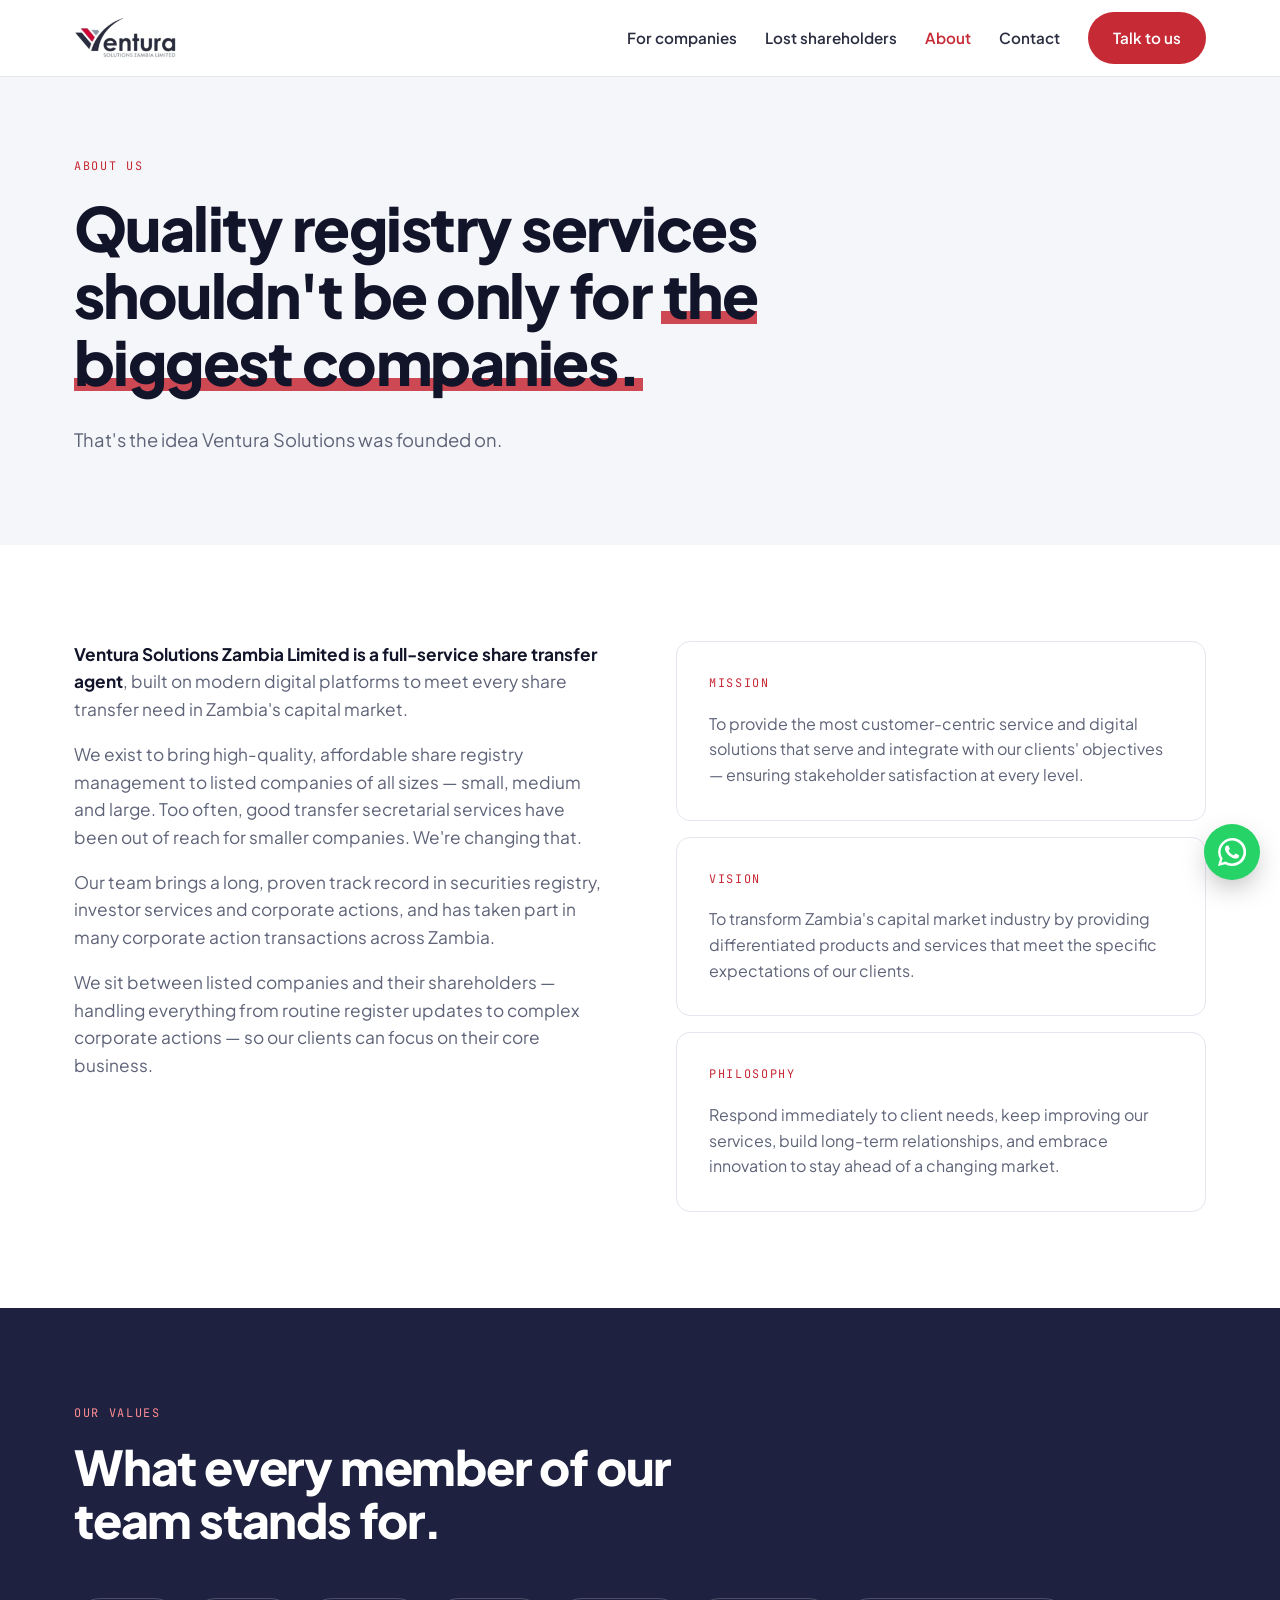
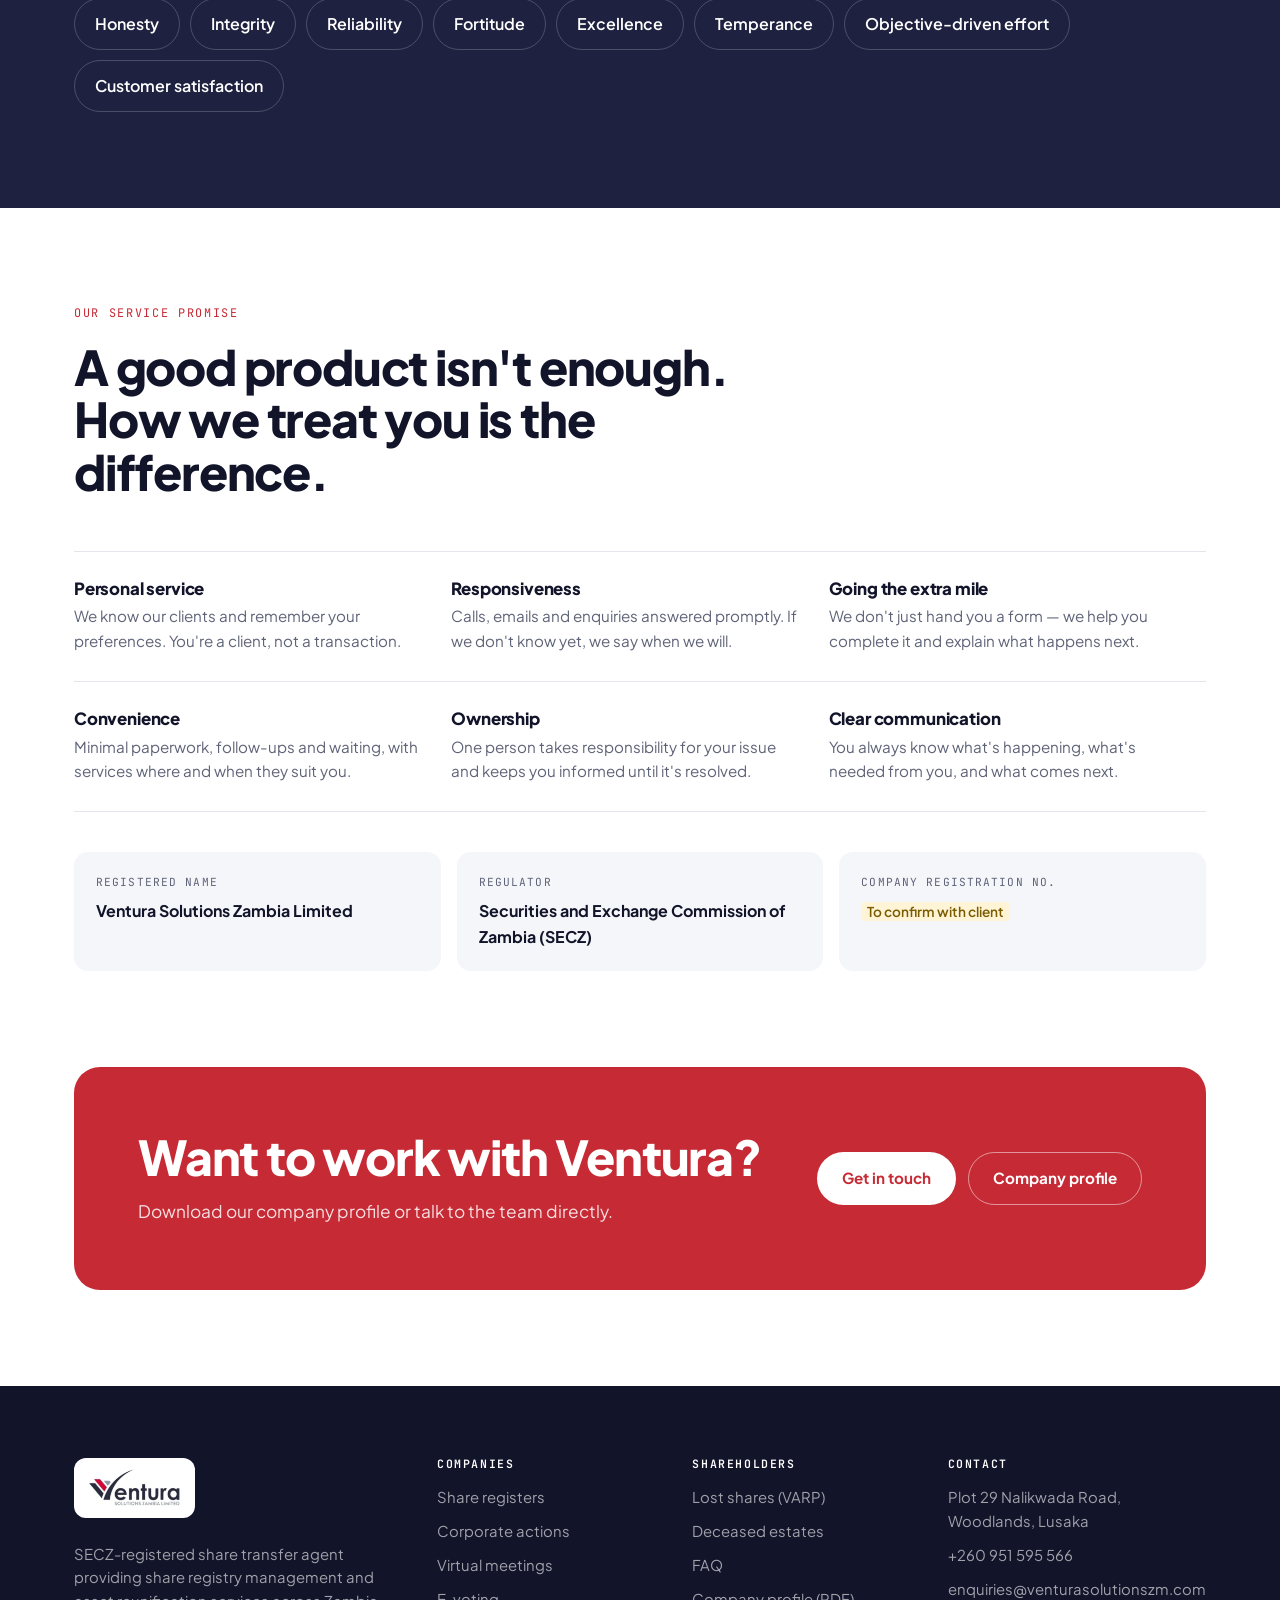
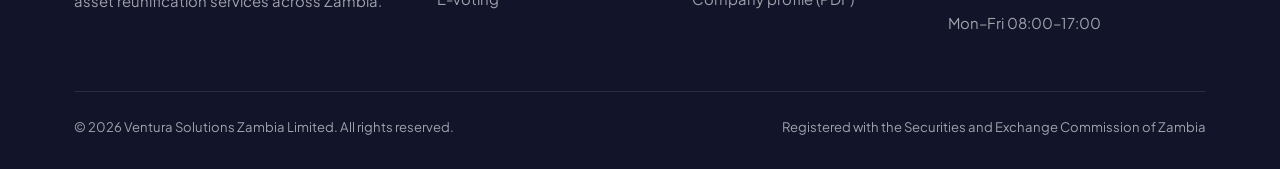
==== about.html @ 54ba5b35 "Ventura Solutions website and company profile Co-Authored-By: Claude Opus 5.5 <noreply@anthropic.com" ====
<!doctype html>
<html lang="en">
<head>
<meta charset="utf-8">
<meta name="viewport" content="width=device-width, initial-scale=1">
<title>About Ventura Solutions Zambia | Share Transfer Agent, Lusaka</title>
<meta name="description" content="Ventura Solutions Zambia Limited is a full-service share transfer agent bringing affordable, technology-driven share registry services to Zambian companies of every size.">
<link rel="icon" href="assets/logo.png">
<link rel="preconnect" href="https://fonts.googleapis.com">
<link rel="preconnect" href="https://fonts.gstatic.com" crossorigin>
<link href="https://fonts.googleapis.com/css2?family=JetBrains+Mono:wght@400;600;700&family=Plus+Jakarta+Sans:wght@400;500;600;700;800&display=swap" rel="stylesheet">
<link rel="stylesheet" href="assets/styles.css">
</head>
<body>
<header class="site-header">
  <div class="wrap">
    <a class="brand" href="index.html"><img src="assets/logo.png" alt="Ventura Solutions Zambia Limited" width="103" height="44"></a>
    <button class="nav-toggle" aria-label="Open menu" aria-expanded="false"><svg viewBox="0 0 24 24" fill="none" stroke="currentColor" stroke-width="2" stroke-linecap="round"><path d="M3 6h18M3 12h18M3 18h18"/></svg></button>
    <nav class="nav">
      <a href="services.html">For companies</a>
      <a href="lost-shareholders.html">Lost shareholders</a>
      <a href="about.html" aria-current="page">About</a>
      <a href="contact.html">Contact</a>
      <a class="btn btn-red" href="contact.html">Talk to us</a>
    </nav>
  </div>
</header>
<main>

<section class="page-hero bg-2">
  <div class="wrap">
    <span class="eyebrow">About us</span>
    <h1>Quality registry services shouldn't be only for <span class="hl">the biggest companies.</span></h1>
    <p class="lead" style="color:var(--muted)">That's the idea Ventura Solutions was founded on.</p>
  </div>
</section>

<section>
  <div class="wrap feature" style="align-items:start">
    <div class="prose reveal">
      <p><strong>Ventura Solutions Zambia Limited is a full-service share transfer agent</strong>, built on modern digital platforms to meet every share transfer need in Zambia's capital market.</p>
      <p>We exist to bring high-quality, affordable share registry management to listed companies of all sizes — small, medium and large. Too often, good transfer secretarial services have been out of reach for smaller companies. We're changing that.</p>
      <p>Our team brings a long, proven track record in securities registry, investor services and corporate actions, and has taken part in many corporate action transactions across Zambia.</p>
      <p>We sit between listed companies and their shareholders — handling everything from routine register updates to complex corporate actions — so our clients can focus on their core business.</p>
    </div>
    <div class="reveal">
      <div class="mvv" style="grid-template-columns:1fr">
        <div><span class="eyebrow">Mission</span><p>To provide the most customer-centric service and digital solutions that serve and integrate with our clients' objectives — ensuring stakeholder satisfaction at every level.</p></div>
        <div><span class="eyebrow">Vision</span><p>To transform Zambia's capital market industry by providing differentiated products and services that meet the specific expectations of our clients.</p></div>
        <div><span class="eyebrow">Philosophy</span><p>Respond immediately to client needs, keep improving our services, build long-term relationships, and embrace innovation to stay ahead of a changing market.</p></div>
      </div>
    </div>
  </div>
</section>

<section class="dark">
  <div class="wrap">
    <div class="sec-head reveal">
      <span class="eyebrow">Our values</span>
      <h2>What every member of our team stands for.</h2>
    </div>
    <div class="values reveal">
      <span>Honesty</span><span>Integrity</span><span>Reliability</span><span>Fortitude</span><span>Excellence</span><span>Temperance</span><span>Objective-driven effort</span><span>Customer satisfaction</span>
    </div>
  </div>
</section>

<section>
  <div class="wrap">
    <div class="sec-head reveal">
      <span class="eyebrow">Our service promise</span>
      <h2>A good product isn't enough. How we treat you is the difference.</h2>
    </div>
    <div class="promise reveal">
      <div><h4>Personal service</h4><p>We know our clients and remember your preferences. You're a client, not a transaction.</p></div>
      <div><h4>Responsiveness</h4><p>Calls, emails and enquiries answered promptly. If we don't know yet, we say when we will.</p></div>
      <div><h4>Going the extra mile</h4><p>We don't just hand you a form — we help you complete it and explain what happens next.</p></div>
      <div><h4>Convenience</h4><p>Minimal paperwork, follow-ups and waiting, with services where and when they suit you.</p></div>
      <div><h4>Ownership</h4><p>One person takes responsibility for your issue and keeps you informed until it's resolved.</p></div>
      <div><h4>Clear communication</h4><p>You always know what's happening, what's needed from you, and what comes next.</p></div>
    </div>

    <div class="reg reveal">
      <div><small>Registered name</small><b>Ventura Solutions Zambia Limited</b></div>
      <div><small>Regulator</small><b>Securities and Exchange Commission of Zambia (SECZ)</b></div>
      <div><small>Company registration no.</small><b><span class="todo">To confirm with client</span></b></div>
    </div>
  </div>
</section>

<section style="padding-top:0">
  <div class="wrap">
    <div class="cta reveal">
      <div>
        <h2>Want to work with Ventura?</h2>
        <p>Download our company profile or talk to the team directly.</p>
      </div>
      <div class="btn-row">
        <a class="btn btn-white" href="contact.html">Get in touch</a>
        <a class="btn btn-line" href="Ventura-Company-Profile.pdf">Company profile</a>
      </div>
    </div>
  </div>
</section>

</main>
<footer class="site-footer">
  <div class="wrap">
    <div class="foot-grid">
      <div>
        <div class="foot-logo"><img src="assets/logo.png" alt="Ventura Solutions Zambia Limited" width="93" height="40"></div>
        <p>SECZ-registered share transfer agent providing share registry management and asset reunification services across Zambia.</p>
      </div>
      <div>
        <h4>Companies</h4>
        <ul>
          <li><a href="services.html#register">Share registers</a></li>
          <li><a href="services.html#corporate-actions">Corporate actions</a></li>
          <li><a href="services.html#meetings">Virtual meetings</a></li>
          <li><a href="services.html#e-voting">E-voting</a></li>
        </ul>
      </div>
      <div>
        <h4>Shareholders</h4>
        <ul>
          <li><a href="lost-shareholders.html">Lost shares (VARP)</a></li>
          <li><a href="lost-shareholders.html#estates">Deceased estates</a></li>
          <li><a href="lost-shareholders.html#faq">FAQ</a></li>
          <li><a href="Ventura-Company-Profile.pdf">Company profile (PDF)</a></li>
        </ul>
      </div>
      <div>
        <h4>Contact</h4>
        <ul>
          <li>Plot 29 Nalikwada Road, Woodlands, Lusaka</li>
          <li><a href="tel:+260951595566">+260 951 595 566</a></li>
          <li><a href="mailto:enquiries@venturasolutionszm.com">enquiries@venturasolutionszm.com</a></li>
          <li>Mon–Fri 08:00–17:00</li>
        </ul>
      </div>
    </div>
    <div class="foot-bottom">
      <span>© <span data-year>2026</span> Ventura Solutions Zambia Limited. All rights reserved.</span>
      <span>Registered with the Securities and Exchange Commission of Zambia</span>
    </div>
  </div>
</footer>

<a class="wa-float" href="https://wa.me/260951595566" aria-label="Chat on WhatsApp"><svg viewBox="0 0 24 24" fill="currentColor"><path d="M17.5 14.4c-.3-.1-1.8-.9-2-1-.3-.1-.5-.1-.7.1-.2.3-.8 1-.9 1.2-.2.2-.3.2-.6.1-.3-.1-1.3-.5-2.4-1.5-.9-.8-1.5-1.8-1.7-2.1-.2-.3 0-.5.1-.6l.4-.5c.2-.2.2-.3.3-.5.1-.2 0-.4 0-.5l-.9-2.2c-.2-.6-.5-.5-.7-.5h-.6c-.2 0-.5.1-.8.4-.3.3-1 1-1 2.5s1.1 2.9 1.2 3.1c.1.2 2.1 3.2 5.1 4.5.7.3 1.3.5 1.7.6.7.2 1.4.2 1.9.1.6-.1 1.8-.7 2-1.4.2-.7.2-1.3.2-1.4-.1-.1-.3-.2-.6-.3zM12 21.8c-1.8 0-3.5-.5-5-1.4l-.4-.2-3.7 1 1-3.6-.2-.4A9.8 9.8 0 1 1 12 21.8zM12 0a12 12 0 0 0-10.3 18L0 24l6.2-1.6A12 12 0 1 0 12 0z"/></svg></a>
<script src="assets/script.js"></script>
</body>
</html>
---- assets/styles.css ----
/* Ventura Solutions Zambia — site styles */
:root {
  --navy: #1E2240;
  --navy-2: #2A2F55;
  --ink: #12142A;
  --red: #C62A35;
  --red-dk: #A31F29;
  --red-soft: #FCEBEC;
  --grey: #8C93A8;
  --text: #2B2E40;
  --muted: #5E6378;
  --line: #E4E6EE;
  --bg: #FFFFFF;
  --bg-2: #F5F6FA;
  --ok: #1F8A5B;
  --ok-soft: #E3F4EC;
  --radius: 14px;
  --sans: 'Plus Jakarta Sans', system-ui, -apple-system, Segoe UI, Roboto, sans-serif;
  --mono: 'JetBrains Mono', ui-monospace, SFMono-Regular, Menlo, monospace;
  --wrap: 1180px;
}
*, *::before, *::after { box-sizing: border-box; }
html { scroll-behavior: smooth; }
body { margin: 0; font-family: var(--sans); color: var(--text); background: var(--bg); line-height: 1.6; -webkit-font-smoothing: antialiased; }
img { max-width: 100%; display: block; }
a { color: inherit; }
h1, h2, h3, h4 { color: var(--ink); margin: 0 0 .5em; line-height: 1.1; letter-spacing: -0.025em; font-weight: 800; }
p { margin: 0 0 1em; }
.wrap { max-width: var(--wrap); margin: 0 auto; padding: 0 24px; }

/* Eyebrow + highlight */
.eyebrow { font-family: var(--mono); font-size: .74rem; letter-spacing: .14em; text-transform: uppercase; color: var(--red); margin-bottom: 18px; display: block; }
.dark .eyebrow { color: #FF8C93; }
.hl { background: linear-gradient(transparent 72%, rgba(198,42,53,.85) 72%, rgba(198,42,53,.85) 90%, transparent 90%); padding: 0 2px; }
.dark .hl { background: linear-gradient(transparent 74%, var(--red) 74%, var(--red) 90%, transparent 90%); }

/* Buttons */
.btn { display: inline-flex; align-items: center; gap: 8px; padding: 13px 24px; border-radius: 999px; font-weight: 700; font-size: .95rem; text-decoration: none; border: 1.5px solid transparent; transition: transform .15s, background .2s, border-color .2s, color .2s; cursor: pointer; font-family: inherit; }
.btn:hover { transform: translateY(-1px); }
.btn-red { background: var(--red); color: #fff; }
.btn-red:hover { background: var(--red-dk); }
.btn-navy { background: var(--navy); color: #fff; }
.btn-navy:hover { background: var(--ink); }
.btn-ghost { border-color: var(--line); color: var(--ink); background: #fff; }
.btn-ghost:hover { border-color: var(--ink); }
.dark .btn-ghost { background: transparent; color: #fff; border-color: rgba(255,255,255,.3); }
.dark .btn-ghost:hover { border-color: #fff; }
.btn svg { width: 18px; height: 18px; }
.btn-row { display: flex; flex-wrap: wrap; gap: 12px; }
.link-arrow { font-weight: 700; color: var(--red); text-decoration: none; display: inline-flex; gap: 6px; align-items: center; }
.link-arrow:hover { gap: 10px; }
.link-arrow, .link-arrow:hover { transition: gap .2s; }

/* Header */
.site-header { position: sticky; top: 0; z-index: 50; background: rgba(255,255,255,.92); backdrop-filter: saturate(160%) blur(10px); border-bottom: 1px solid var(--line); }
.site-header .wrap { display: flex; align-items: center; justify-content: space-between; height: 76px; gap: 24px; }
.brand img { height: 44px; width: auto; }
.nav { display: flex; align-items: center; gap: 28px; }
.nav a { text-decoration: none; font-weight: 600; font-size: .95rem; color: var(--text); }
.nav a:hover, .nav a[aria-current="page"] { color: var(--red); }
.nav .btn { color: #fff; }
.nav-toggle { display: none; background: none; border: 0; padding: 8px; cursor: pointer; }
.nav-toggle svg { width: 26px; height: 26px; }

/* Sections */
section { padding: 96px 0; }
.bg-2 { background: var(--bg-2); }
.dark { background: var(--navy); color: rgba(255,255,255,.78); }
.dark h1, .dark h2, .dark h3, .dark h4 { color: #fff; }
.sec-head { max-width: 680px; margin-bottom: 52px; }
.sec-head h2 { font-size: clamp(2rem, 4vw, 3rem); }
.sec-head p { font-size: 1.12rem; color: var(--muted); }
.dark .sec-head p { color: rgba(255,255,255,.7); }

/* Hero */
.hero { position: relative; overflow: hidden; padding: 88px 0 0; background: radial-gradient(900px 500px at 90% -10%, rgba(198,42,53,.28), transparent 60%), var(--navy); }
.hero::before { content: ''; position: absolute; inset: 0; background-image: linear-gradient(rgba(255,255,255,.04) 1px, transparent 1px), linear-gradient(90deg, rgba(255,255,255,.04) 1px, transparent 1px); background-size: 48px 48px; mask-image: linear-gradient(to bottom, #000 30%, transparent 95%); pointer-events: none; }
.hero .wrap { position: relative; }
.hero-grid { display: grid; grid-template-columns: 1.15fr .85fr; gap: 56px; align-items: center; }
.hero h1 { font-size: clamp(2.5rem, 5.6vw, 4.6rem); line-height: 1.02; margin-bottom: 24px; }
.hero h1 > span { display: block; }
.hero .lead { font-size: 1.15rem; max-width: 560px; margin-bottom: 32px; }
.facts { margin-top: 72px; display: grid; grid-template-columns: repeat(4, 1fr); border-top: 1px solid rgba(255,255,255,.12); }
.fact { padding: 22px 20px 26px 0; font-family: var(--mono); font-size: .78rem; line-height: 1.5; }
.fact b { display: block; color: #fff; font-size: .82rem; font-weight: 700; }
.fact span { color: rgba(255,255,255,.55); }

/* Page hero */
.page-hero { padding: 80px 0 72px; }
.page-hero h1 { font-size: clamp(2.3rem, 5vw, 3.8rem); max-width: 820px; }
.page-hero .lead { font-size: 1.15rem; max-width: 620px; }

/* UI mock card */
.ui-card { background: #fff; color: var(--text); border-radius: 18px; box-shadow: 0 30px 80px -20px rgba(0,0,0,.45); padding: 22px; font-size: .9rem; }
.ui-top { display: flex; justify-content: space-between; align-items: center; margin-bottom: 16px; }
.ui-title { font-weight: 800; color: var(--ink); }
.ui-sub { font-family: var(--mono); font-size: .72rem; color: var(--muted); }
.pill { display: inline-flex; align-items: center; gap: 6px; font-family: var(--mono); font-size: .7rem; padding: 4px 10px; border-radius: 999px; background: var(--ok-soft); color: var(--ok); font-weight: 700; white-space: nowrap; }
.pill.live::before { content: ''; width: 7px; height: 7px; border-radius: 50%; background: var(--ok); animation: blink 1.4s infinite; }
.pill.red { background: var(--red-soft); color: var(--red); }
@keyframes blink { 50% { opacity: .2; } }
.vote { padding: 12px 0; border-top: 1px solid var(--line); }
.vote-row { display: flex; justify-content: space-between; font-weight: 600; margin-bottom: 8px; gap: 12px; }
.vote-row small { font-family: var(--mono); color: var(--muted); font-weight: 400; white-space: nowrap; }
.bar { height: 8px; background: var(--bg-2); border-radius: 99px; overflow: hidden; display: flex; }
.bar i { display: block; height: 100%; }
.bar .for { background: var(--navy); }
.bar .ag { background: var(--red); }
.bar .ab { background: #C9CDD9; }
.ui-foot { display: flex; justify-content: space-between; margin-top: 14px; padding-top: 14px; border-top: 1px solid var(--line); font-family: var(--mono); font-size: .72rem; color: var(--muted); }
.ui-note { font-family: var(--mono); font-size: .68rem; color: rgba(255,255,255,.45); margin-top: 12px; text-align: right; }
.list-rows .row { display: flex; justify-content: space-between; align-items: center; gap: 12px; padding: 12px 0; border-top: 1px solid var(--line); }
.list-rows .row b { display: block; color: var(--ink); }
.list-rows .row span { font-family: var(--mono); font-size: .72rem; color: var(--muted); }

/* Audience split */
.split2 { display: grid; grid-template-columns: 1fr 1fr; gap: 24px; }
.aud { border-radius: 22px; padding: 44px; text-decoration: none; display: flex; flex-direction: column; min-height: 340px; transition: transform .2s, box-shadow .2s; }
.aud:hover { transform: translateY(-4px); box-shadow: 0 24px 50px -24px rgba(30,34,64,.45); }
.aud h3 { font-size: 1.9rem; margin-bottom: 14px; }
.aud p { font-size: 1.05rem; }
.aud ul { list-style: none; padding: 0; margin: 0 0 28px; display: grid; gap: 8px; }
.aud li { display: flex; gap: 10px; align-items: baseline; }
.aud li::before { content: ''; width: 7px; height: 7px; border-radius: 2px; background: var(--red); flex: none; transform: translateY(-2px); }
.aud .go { margin-top: auto; font-weight: 800; display: inline-flex; gap: 8px; align-items: center; }
.aud-co { background: var(--bg-2); color: var(--text); }
.aud-co .go { color: var(--red); }
.aud-sh { background: var(--red); color: rgba(255,255,255,.88); }
.aud-sh h3, .aud-sh .go { color: #fff; }
.aud-sh li::before { background: #fff; }
.tag { font-family: var(--mono); font-size: .72rem; letter-spacing: .12em; text-transform: uppercase; margin-bottom: 22px; opacity: .8; }

/* Outcomes (stacked statements) */
.outcomes { display: grid; grid-template-columns: repeat(3, 1fr); gap: 40px; }
.outcome .ic { width: 52px; height: 52px; border-radius: 14px; background: var(--red-soft); color: var(--red); display: grid; place-items: center; margin-bottom: 20px; }
.outcome .ic svg { width: 26px; height: 26px; }
.outcome h3 { font-size: 1.35rem; }
.outcome p { color: var(--muted); }

/* Services grid */
.svc-grid { display: grid; grid-template-columns: repeat(4, 1fr); gap: 16px; }
.svc { background: #fff; border: 1px solid var(--line); border-radius: var(--radius); padding: 28px 24px; text-decoration: none; display: flex; flex-direction: column; transition: border-color .2s, transform .2s; }
.svc:hover { border-color: var(--navy); transform: translateY(-3px); }
.svc .ic { width: 44px; height: 44px; border-radius: 12px; background: var(--navy); color: #fff; display: grid; place-items: center; margin-bottom: 20px; }
.svc .ic svg { width: 22px; height: 22px; }
.svc h3 { font-size: 1.08rem; letter-spacing: -0.01em; margin-bottom: 8px; }
.svc p { font-size: .92rem; color: var(--muted); margin: 0; }
.svc .num { font-family: var(--mono); font-size: .72rem; color: var(--grey); margin-bottom: 14px; }

/* Feature split */
.feature { display: grid; grid-template-columns: 1fr 1fr; gap: 72px; align-items: center; }
.checks { list-style: none; padding: 0; margin: 24px 0 32px; display: grid; gap: 14px; }
.checks li { display: flex; gap: 12px; align-items: flex-start; }
.checks li svg { width: 22px; height: 22px; flex: none; color: var(--red); margin-top: 2px; }
.dark .checks li svg { color: #FF8C93; }

/* Steps */
.steps { display: grid; grid-template-columns: repeat(4, 1fr); gap: 16px; counter-reset: step; }
.step { border-radius: var(--radius); padding: 28px 24px; background: rgba(255,255,255,.06); border: 1px solid rgba(255,255,255,.1); }
.bg-2 .step, section:not(.dark) .step { background: #fff; border-color: var(--line); }
.step::before { counter-increment: step; content: '0' counter(step); font-family: var(--mono); font-size: .8rem; color: #FF8C93; display: block; margin-bottom: 18px; }
section:not(.dark) .step::before { color: var(--red); }
.step h3 { font-size: 1.15rem; }
.step p { font-size: .93rem; margin: 0; }

/* Promise list */
.promise { display: grid; grid-template-columns: repeat(3, 1fr); gap: 0; border-top: 1px solid var(--line); }
.promise > div { padding: 28px 28px 28px 0; border-bottom: 1px solid var(--line); }
.promise h4 { font-size: 1.05rem; letter-spacing: -0.01em; margin-bottom: 6px; }
.promise p { color: var(--muted); font-size: .95rem; margin: 0; }

/* CTA */
.cta { background: var(--red); color: #fff; border-radius: 26px; padding: 64px; display: grid; grid-template-columns: 1.3fr .7fr; gap: 40px; align-items: center; }
.cta h2 { color: #fff; font-size: clamp(2rem, 4vw, 3rem); margin: 0; }
.cta p { color: rgba(255,255,255,.85); margin: 14px 0 0; font-size: 1.08rem; }
.cta .btn-row { justify-content: flex-end; }
.cta .btn-white { background: #fff; color: var(--red); }
.cta .btn-line { border-color: rgba(255,255,255,.5); color: #fff; }
.cta .btn-line:hover { border-color: #fff; }

/* Service detail */
.svc-detail { display: grid; grid-template-columns: 280px 1fr; gap: 64px; align-items: start; }
.toc { position: sticky; top: 100px; display: grid; gap: 4px; }
.toc a { text-decoration: none; padding: 8px 12px; border-radius: 8px; font-weight: 600; font-size: .92rem; color: var(--muted); }
.toc a:hover { background: var(--bg-2); color: var(--ink); }
.svc-block { padding: 40px 0; border-top: 1px solid var(--line); scroll-margin-top: 96px; display: grid; grid-template-columns: 64px 1fr; gap: 24px; }
.svc-block:first-child { border-top: 0; padding-top: 0; }
.svc-block .ic { width: 56px; height: 56px; border-radius: 14px; background: var(--navy); color: #fff; display: grid; place-items: center; }
.svc-block .ic svg { width: 26px; height: 26px; }
.svc-block h2 { font-size: 1.7rem; }
.svc-block p { color: var(--muted); font-size: 1.04rem; }
.chips { display: flex; flex-wrap: wrap; gap: 8px; margin-top: 8px; }
.chips span { font-size: .85rem; font-weight: 600; padding: 6px 12px; border-radius: 999px; background: var(--bg-2); color: var(--navy); }
.for-who { font-family: var(--mono); font-size: .75rem; color: var(--red); margin-bottom: 8px; display: block; }

/* FAQ */
.faq { max-width: 820px; }
.faq details { border-top: 1px solid var(--line); padding: 22px 0; }
.faq details:last-child { border-bottom: 1px solid var(--line); }
.faq summary { font-weight: 700; font-size: 1.1rem; color: var(--ink); cursor: pointer; list-style: none; display: flex; justify-content: space-between; gap: 20px; }
.faq summary::-webkit-details-marker { display: none; }
.faq summary::after { content: '+'; font-size: 1.5rem; line-height: 1; color: var(--red); transition: transform .2s; }
.faq details[open] summary::after { transform: rotate(45deg); }
.faq details p { margin: 14px 0 0; color: var(--muted); }

/* About */
.mvv { display: grid; grid-template-columns: repeat(3, 1fr); gap: 16px; }
.mvv > div { border-radius: var(--radius); padding: 32px; background: #fff; border: 1px solid var(--line); }
.mvv h3 { font-size: 1.3rem; }
.mvv p { color: var(--muted); margin: 0; }
.values { display: flex; flex-wrap: wrap; gap: 10px; }
.values span { padding: 12px 20px; border-radius: 999px; border: 1px solid rgba(255,255,255,.2); color: #fff; font-weight: 600; }
.reg { display: grid; grid-template-columns: repeat(3, 1fr); gap: 16px; margin-top: 40px; }
.reg > div { padding: 22px; border-radius: var(--radius); background: var(--bg-2); }
.reg small { font-family: var(--mono); font-size: .7rem; text-transform: uppercase; letter-spacing: .1em; color: var(--muted); display: block; margin-bottom: 6px; }
.reg b { color: var(--ink); }
.todo { background: #FFF5D6; color: #7A5B00; padding: 1px 6px; border-radius: 4px; font-size: .85em; font-weight: 600; }
.prose p { font-size: 1.08rem; color: var(--muted); }
.prose p strong { color: var(--ink); }

/* Contact */
.contact-grid { display: grid; grid-template-columns: 1.1fr .9fr; gap: 56px; align-items: start; }
.form { background: #fff; border: 1px solid var(--line); border-radius: 22px; padding: 36px; }
.seg { display: grid; grid-template-columns: 1fr 1fr; gap: 8px; margin-bottom: 22px; }
.seg label { border: 1.5px solid var(--line); border-radius: 12px; padding: 14px; cursor: pointer; font-weight: 700; color: var(--ink); display: flex; gap: 10px; align-items: center; }
.seg input { accent-color: var(--red); }
.seg label:has(input:checked) { border-color: var(--red); background: var(--red-soft); }
.field { margin-bottom: 16px; }
.field label { display: block; font-weight: 700; font-size: .9rem; margin-bottom: 6px; color: var(--ink); }
.field input, .field textarea, .field select { width: 100%; font: inherit; padding: 13px 14px; border: 1.5px solid var(--line); border-radius: 10px; background: #fff; color: var(--text); }
.field input:focus, .field textarea:focus, .field select:focus { outline: none; border-color: var(--navy); }
.field textarea { min-height: 130px; resize: vertical; }
.row2 { display: grid; grid-template-columns: 1fr 1fr; gap: 14px; }
.form-note { font-size: .82rem; color: var(--muted); margin-top: 12px; }
.ci { display: grid; grid-template-columns: 44px 1fr; gap: 16px; padding: 22px 0; border-top: 1px solid var(--line); }
.ci:first-child { border-top: 0; padding-top: 0; }
.ci .ic { width: 44px; height: 44px; border-radius: 12px; background: var(--red-soft); color: var(--red); display: grid; place-items: center; }
.ci .ic svg { width: 20px; height: 20px; }
.ci h4 { font-family: var(--mono); font-size: .72rem; letter-spacing: .12em; text-transform: uppercase; color: var(--muted); font-weight: 600; margin-bottom: 4px; }
.ci a, .ci p { color: var(--ink); font-weight: 600; text-decoration: none; margin: 0; display: block; }
.ci a:hover { color: var(--red); }

/* Footer */
.site-footer { background: var(--ink); color: rgba(255,255,255,.6); padding: 72px 0 32px; font-size: .93rem; }
.foot-grid { display: grid; grid-template-columns: 1.5fr 1fr 1fr 1.2fr; gap: 40px; }
.foot-logo { background: #fff; border-radius: 12px; padding: 10px 14px; display: inline-block; margin-bottom: 18px; }
.foot-logo img { height: 40px; width: auto; }
.site-footer h4 { color: #fff; font-family: var(--mono); font-size: .72rem; letter-spacing: .14em; text-transform: uppercase; font-weight: 600; margin-bottom: 16px; }
.site-footer ul { list-style: none; padding: 0; margin: 0; display: grid; gap: 10px; }
.site-footer a { text-decoration: none; }
.site-footer a:hover { color: #fff; }
.foot-bottom { margin-top: 56px; padding-top: 24px; border-top: 1px solid rgba(255,255,255,.1); display: flex; justify-content: space-between; gap: 16px; flex-wrap: wrap; font-size: .82rem; }

/* WhatsApp float */
.wa-float { position: fixed; right: 20px; bottom: 20px; z-index: 60; width: 56px; height: 56px; border-radius: 50%; background: #25D366; color: #fff; display: grid; place-items: center; box-shadow: 0 10px 30px -8px rgba(0,0,0,.4); transition: transform .2s; }
.wa-float:hover { transform: scale(1.06); }
.wa-float svg { width: 28px; height: 28px; }

/* Reveal */
.reveal { opacity: 0; transform: translateY(18px); transition: opacity .6s ease, transform .6s ease; }
.reveal.in { opacity: 1; transform: none; }
@media (prefers-reduced-motion: reduce) { .reveal { opacity: 1; transform: none; transition: none; } .pill.live::before { animation: none; } }

/* Responsive */
@media (max-width: 1000px) {
  .hero-grid, .feature, .contact-grid, .svc-detail { grid-template-columns: 1fr; gap: 48px; }
  .svc-grid { grid-template-columns: repeat(2, 1fr); }
  .steps { grid-template-columns: repeat(2, 1fr); }
  .outcomes, .promise, .mvv { grid-template-columns: 1fr; gap: 24px; }
  .promise > div { padding-right: 0; }
  .cta { grid-template-columns: 1fr; padding: 44px; }
  .cta .btn-row { justify-content: flex-start; }
  .foot-grid { grid-template-columns: 1fr 1fr; }
  .toc { position: static; grid-template-columns: repeat(2, 1fr); }
}
@media (max-width: 820px) {
  .nav { display: none; position: absolute; top: 76px; left: 0; right: 0; background: #fff; flex-direction: column; align-items: stretch; padding: 16px 24px 24px; gap: 4px; border-bottom: 1px solid var(--line); }
  .nav.open { display: flex; }
  .nav a { padding: 12px 0; }
  .nav .btn { justify-content: center; margin-top: 8px; }
  .nav-toggle { display: block; }
  section { padding: 64px 0; }
  .split2 { grid-template-columns: 1fr; }
  .aud { padding: 32px; min-height: 0; }
  .facts { grid-template-columns: 1fr 1fr; }
  .reg { grid-template-columns: 1fr; }
}
@media (max-width: 560px) {
  .wrap { padding: 0 16px; }
  .svc-grid, .steps, .row2, .seg, .foot-grid, .toc { grid-template-columns: 1fr; }
  .cta { padding: 32px 24px; border-radius: 20px; }
  .form { padding: 24px; }
  .svc-block { grid-template-columns: 1fr; gap: 16px; }
  .hero { padding-top: 56px; }
  .btn-row .btn { width: 100%; justify-content: center; }
}
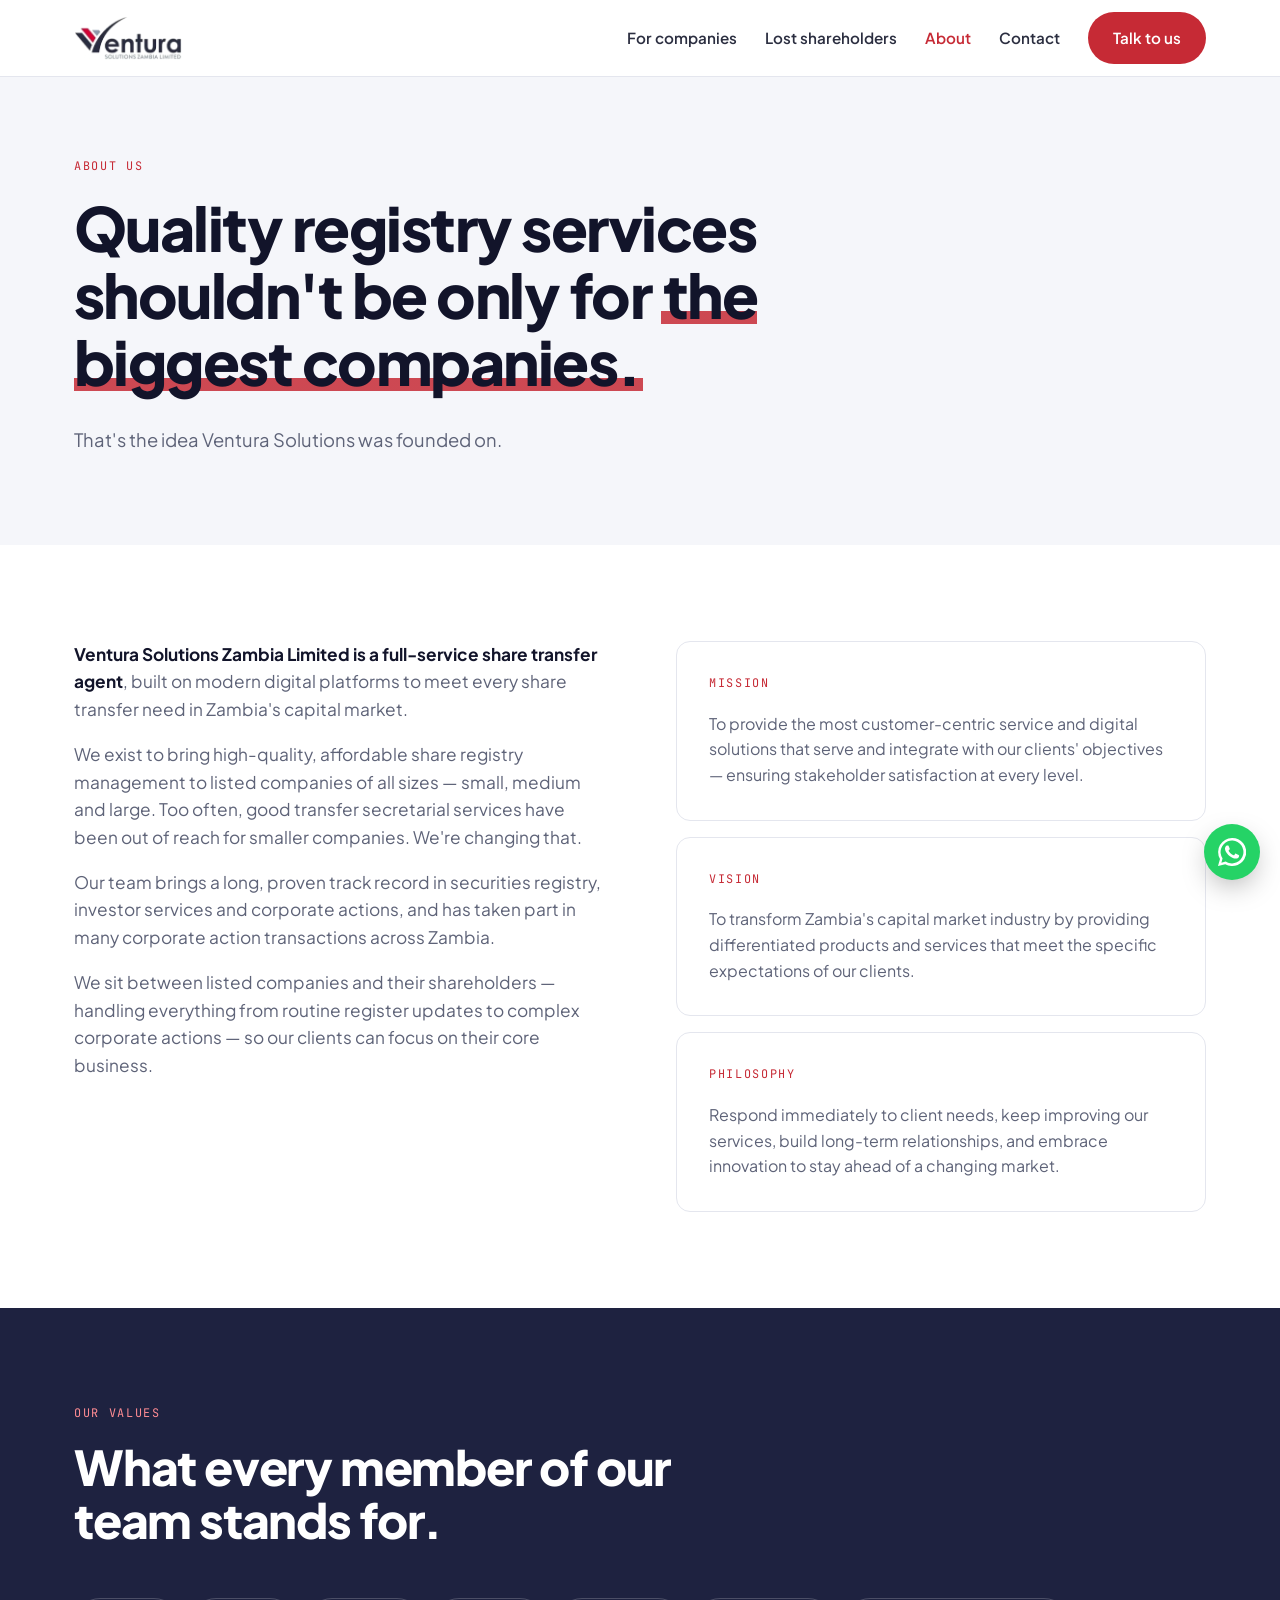
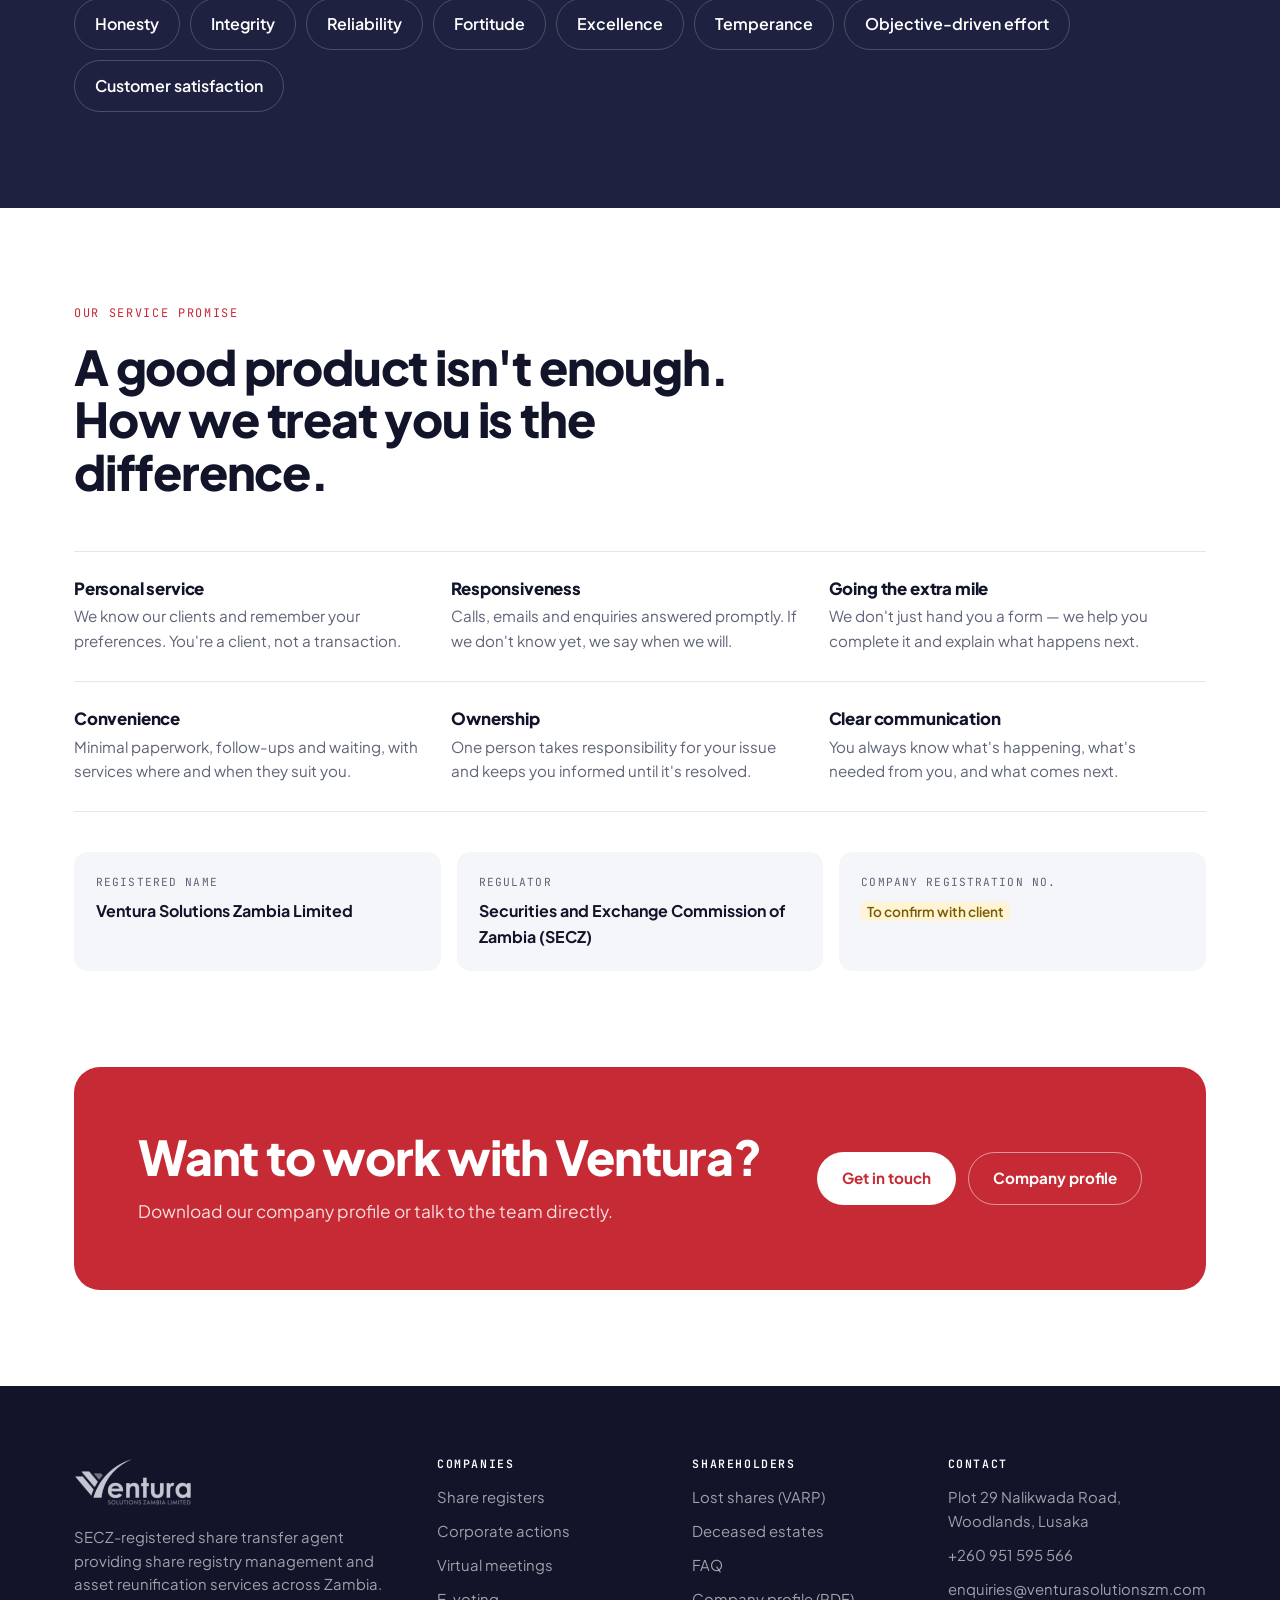
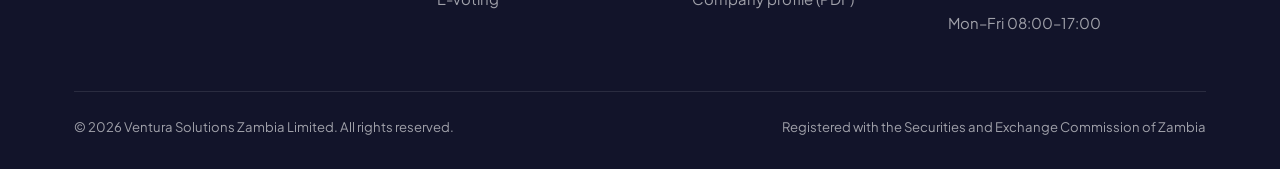
==== commit 7923a4b4: "Add grey footer logo, sharper transparent logo, white cover band on company profile Co-Authored-By: " ====
--- a/about.html
+++ b/about.html
@@ -14,7 +14,7 @@
 <body>
 <header class="site-header">
   <div class="wrap">
-    <a class="brand" href="index.html"><img src="assets/logo.png" alt="Ventura Solutions Zambia Limited" width="103" height="44"></a>
+    <a class="brand" href="index.html"><img src="assets/logo.png" alt="Ventura Solutions Zambia Limited" width="108" height="44"></a>
     <button class="nav-toggle" aria-label="Open menu" aria-expanded="false"><svg viewBox="0 0 24 24" fill="none" stroke="currentColor" stroke-width="2" stroke-linecap="round"><path d="M3 6h18M3 12h18M3 18h18"/></svg></button>
     <nav class="nav">
       <a href="services.html">For companies</a>
@@ -108,7 +108,7 @@
   <div class="wrap">
     <div class="foot-grid">
       <div>
-        <div class="foot-logo"><img src="assets/logo.png" alt="Ventura Solutions Zambia Limited" width="93" height="40"></div>
+        <img class="foot-logo" src="assets/logo-grey-light.png" alt="Ventura Solutions Zambia Limited" width="118" height="48">
         <p>SECZ-registered share transfer agent providing share registry management and asset reunification services across Zambia.</p>
       </div>
       <div>
--- a/assets/styles.css
+++ b/assets/styles.css
@@ -243,8 +243,7 @@
 /* Footer */
 .site-footer { background: var(--ink); color: rgba(255,255,255,.6); padding: 72px 0 32px; font-size: .93rem; }
 .foot-grid { display: grid; grid-template-columns: 1.5fr 1fr 1fr 1.2fr; gap: 40px; }
-.foot-logo { background: #fff; border-radius: 12px; padding: 10px 14px; display: inline-block; margin-bottom: 18px; }
-.foot-logo img { height: 40px; width: auto; }
+.foot-logo { display: block; height: 48px; width: auto; margin-bottom: 20px; }
 .site-footer h4 { color: #fff; font-family: var(--mono); font-size: .72rem; letter-spacing: .14em; text-transform: uppercase; font-weight: 600; margin-bottom: 16px; }
 .site-footer ul { list-style: none; padding: 0; margin: 0; display: grid; gap: 10px; }
 .site-footer a { text-decoration: none; }
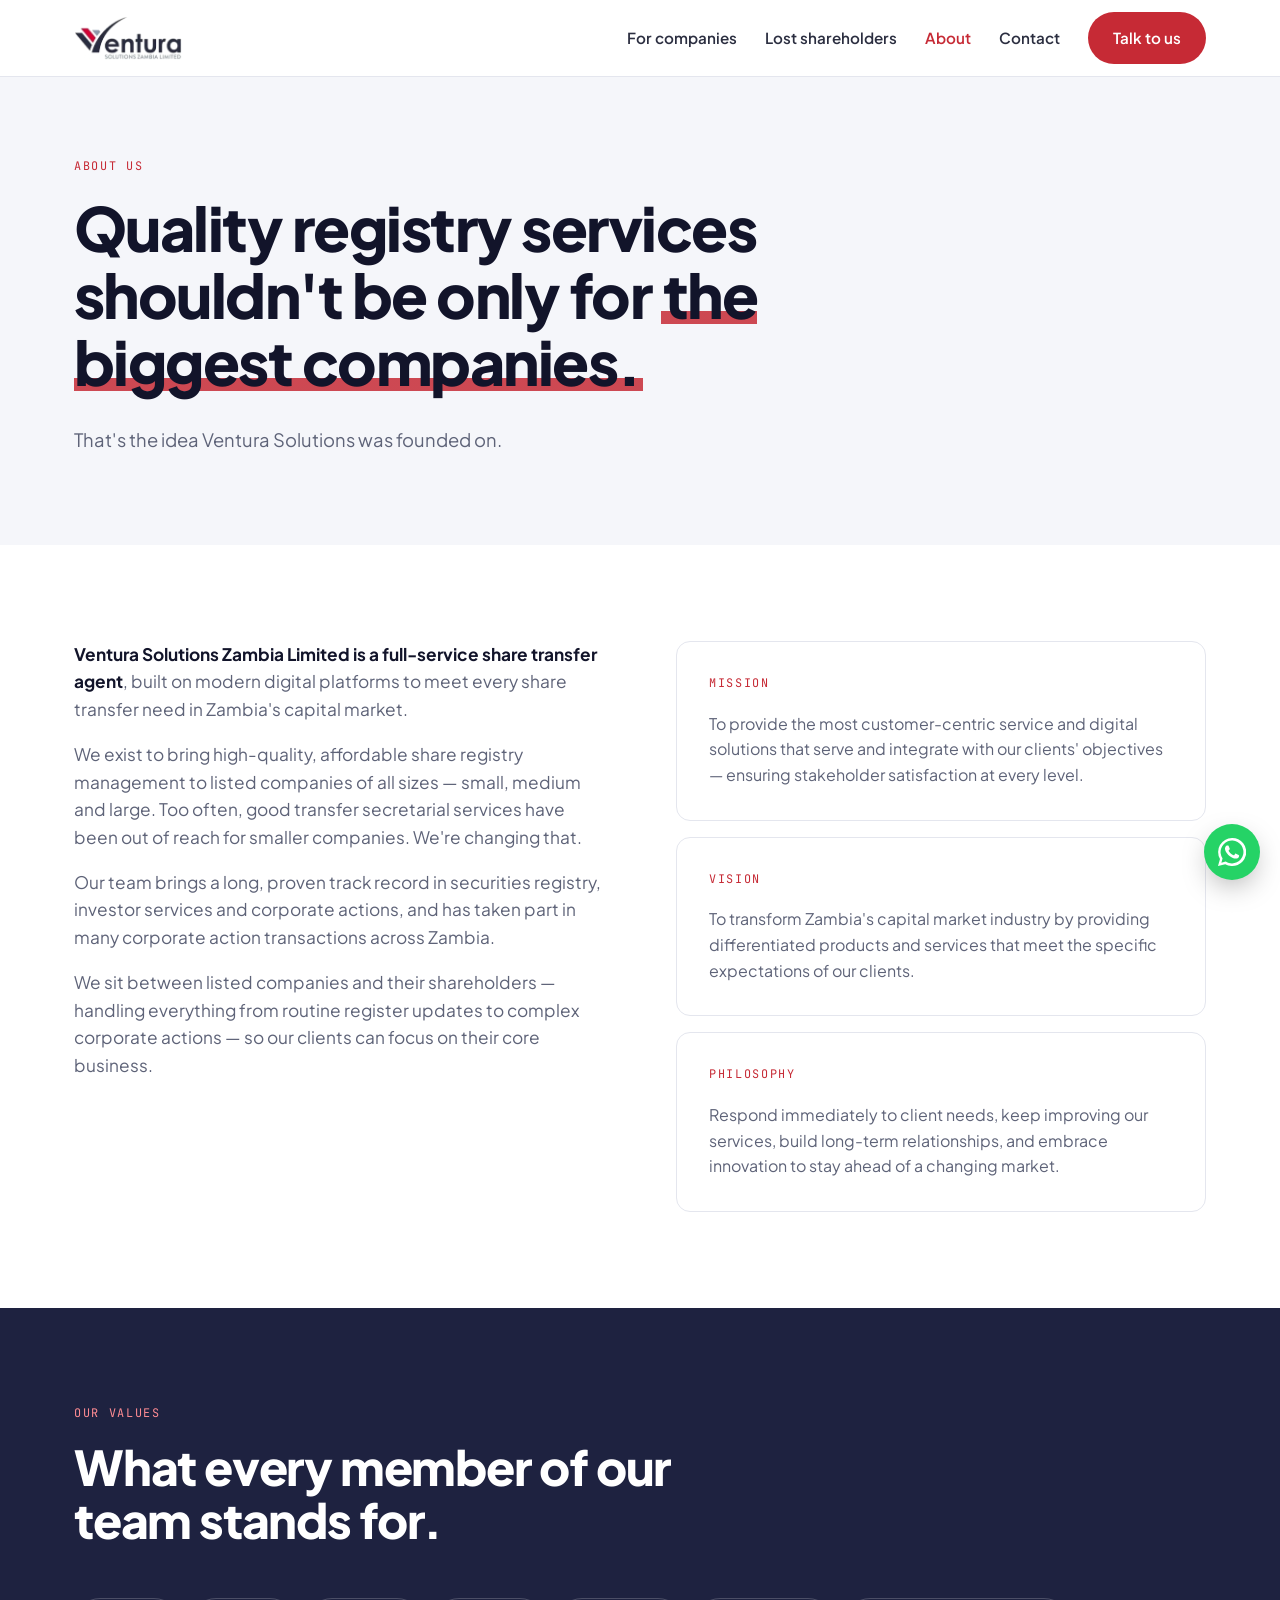
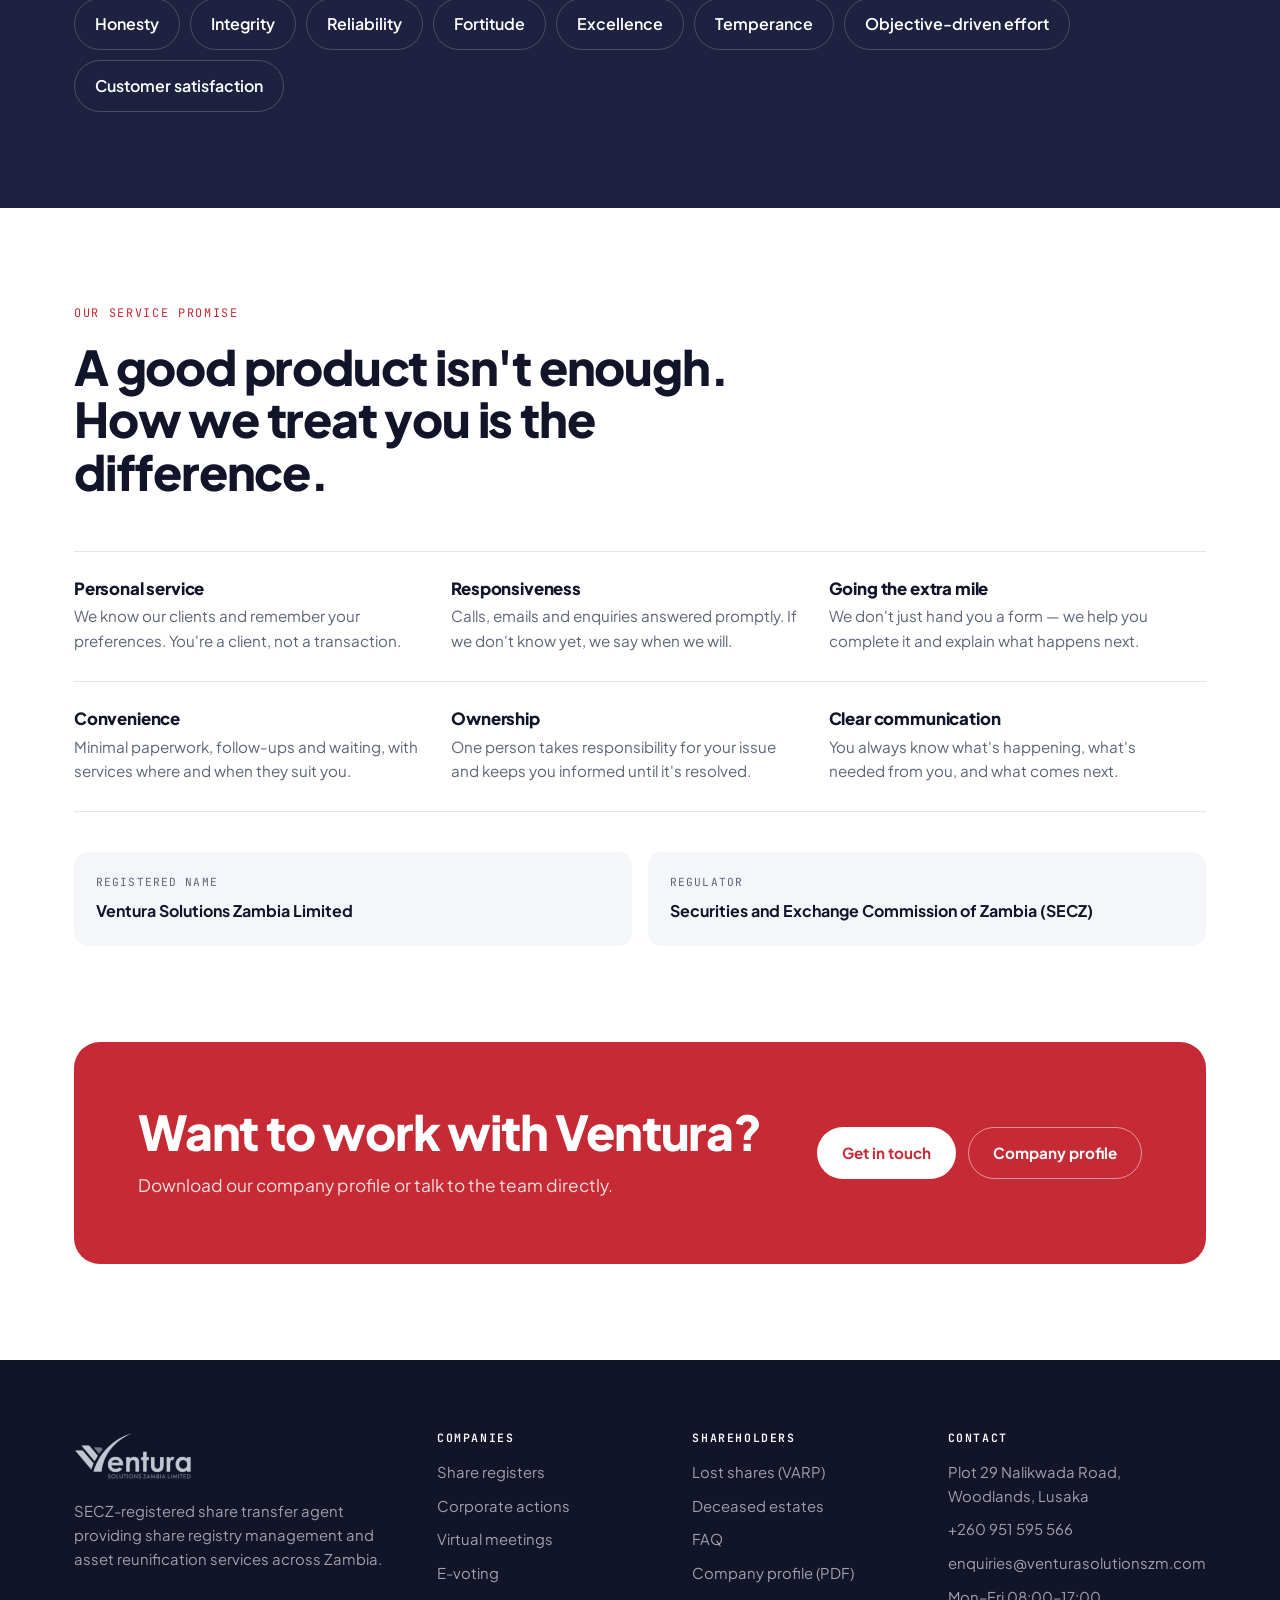
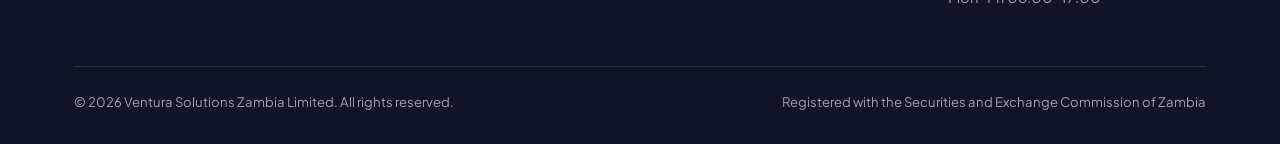
==== commit eb40ab6d: "Hide unconfirmed placeholders on About page and company profile Co-Authored-By: Claude Opus 5.5 <nor" ====
--- a/about.html
+++ b/about.html
@@ -5,7 +5,11 @@
 <meta name="viewport" content="width=device-width, initial-scale=1">
 <title>About Ventura Solutions Zambia | Share Transfer Agent, Lusaka</title>
 <meta name="description" content="Ventura Solutions Zambia Limited is a full-service share transfer agent bringing affordable, technology-driven share registry services to Zambian companies of every size.">
-<link rel="icon" href="assets/logo.png">
+<link rel="icon" href="favicon.ico" sizes="any">
+<link rel="icon" type="image/png" sizes="32x32" href="assets/favicon-32.png">
+<link rel="apple-touch-icon" href="assets/apple-touch-icon.png">
+<link rel="manifest" href="site.webmanifest">
+<meta name="theme-color" content="#1E2240">
 <link rel="preconnect" href="https://fonts.googleapis.com">
 <link rel="preconnect" href="https://fonts.gstatic.com" crossorigin>
 <link href="https://fonts.googleapis.com/css2?family=JetBrains+Mono:wght@400;600;700&family=Plus+Jakarta+Sans:wght@400;500;600;700;800&display=swap" rel="stylesheet">
@@ -83,7 +87,6 @@
     <div class="reg reveal">
       <div><small>Registered name</small><b>Ventura Solutions Zambia Limited</b></div>
       <div><small>Regulator</small><b>Securities and Exchange Commission of Zambia (SECZ)</b></div>
-      <div><small>Company registration no.</small><b><span class="todo">To confirm with client</span></b></div>
     </div>
   </div>
 </section>
--- a/assets/styles.css
+++ b/assets/styles.css
@@ -210,7 +210,7 @@
 .mvv p { color: var(--muted); margin: 0; }
 .values { display: flex; flex-wrap: wrap; gap: 10px; }
 .values span { padding: 12px 20px; border-radius: 999px; border: 1px solid rgba(255,255,255,.2); color: #fff; font-weight: 600; }
-.reg { display: grid; grid-template-columns: repeat(3, 1fr); gap: 16px; margin-top: 40px; }
+.reg { display: grid; grid-template-columns: repeat(2, 1fr); gap: 16px; margin-top: 40px; }
 .reg > div { padding: 22px; border-radius: var(--radius); background: var(--bg-2); }
 .reg small { font-family: var(--mono); font-size: .7rem; text-transform: uppercase; letter-spacing: .1em; color: var(--muted); display: block; margin-bottom: 6px; }
 .reg b { color: var(--ink); }
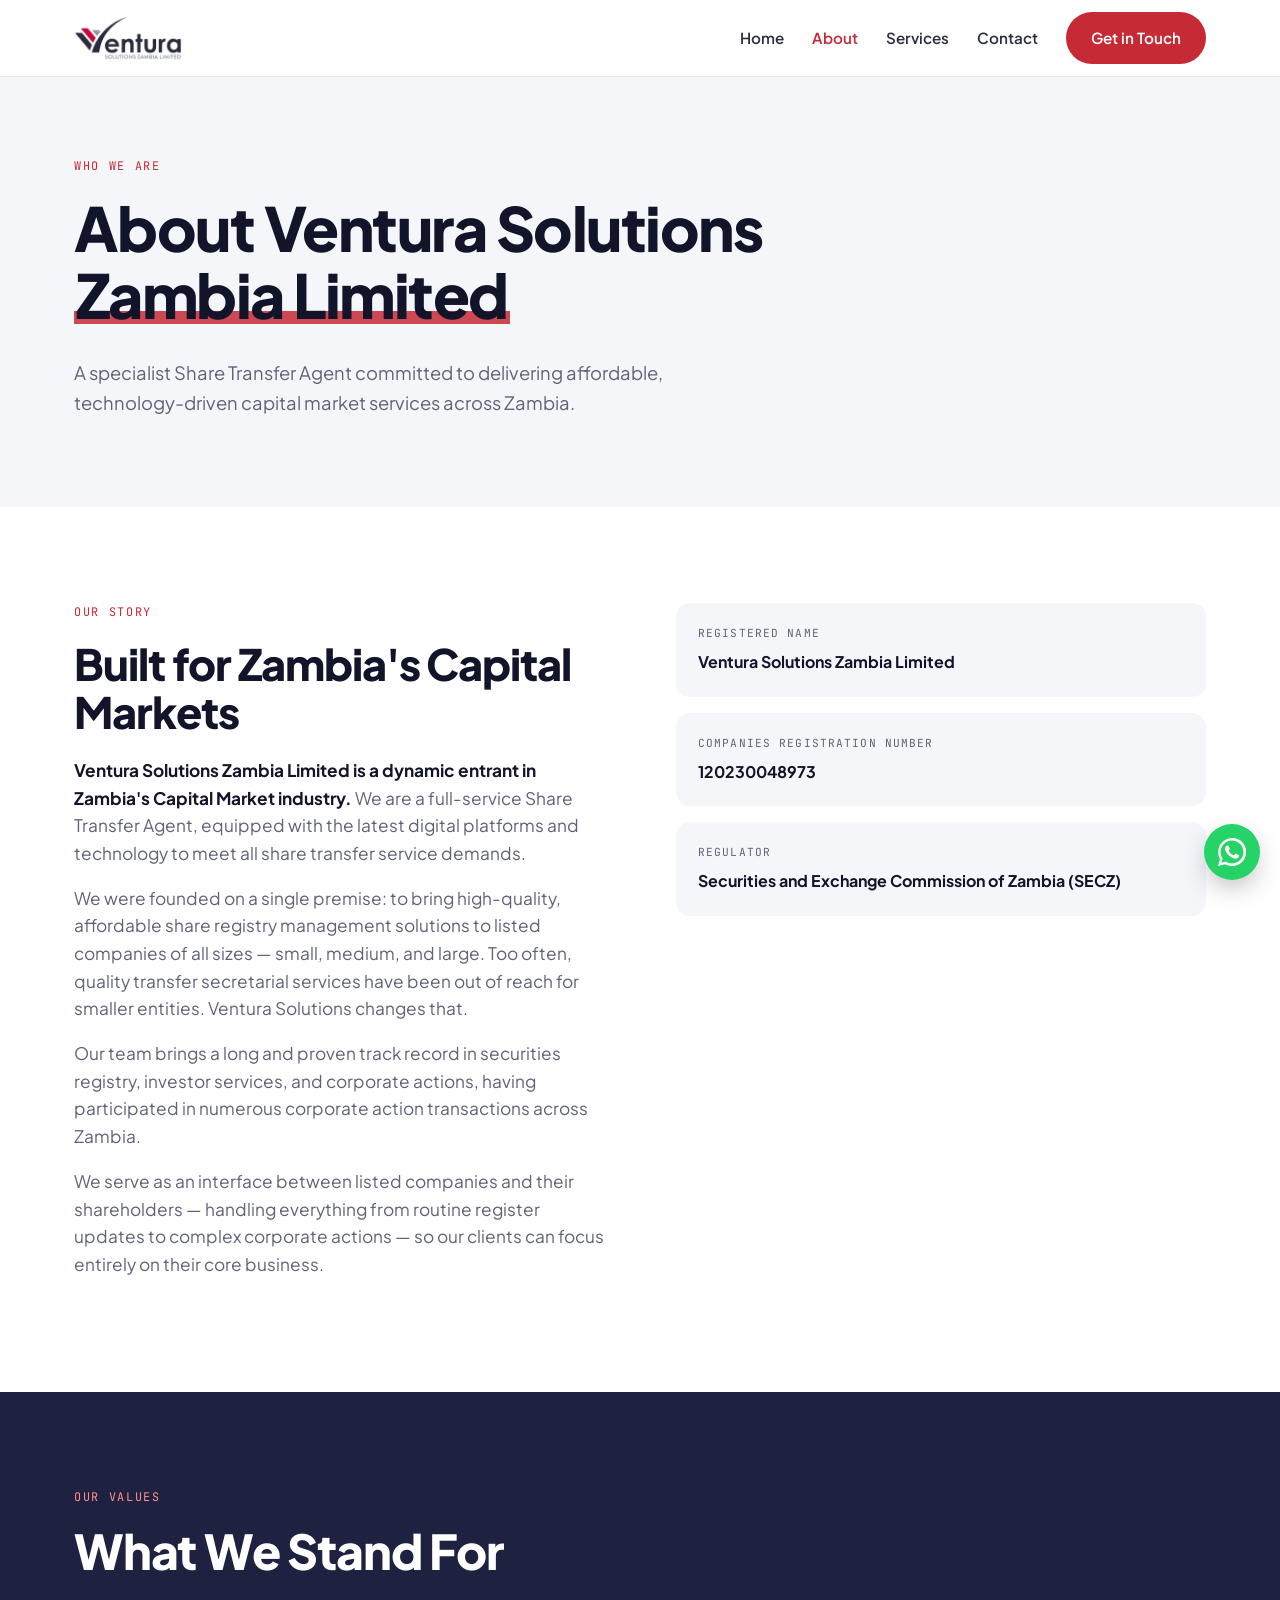
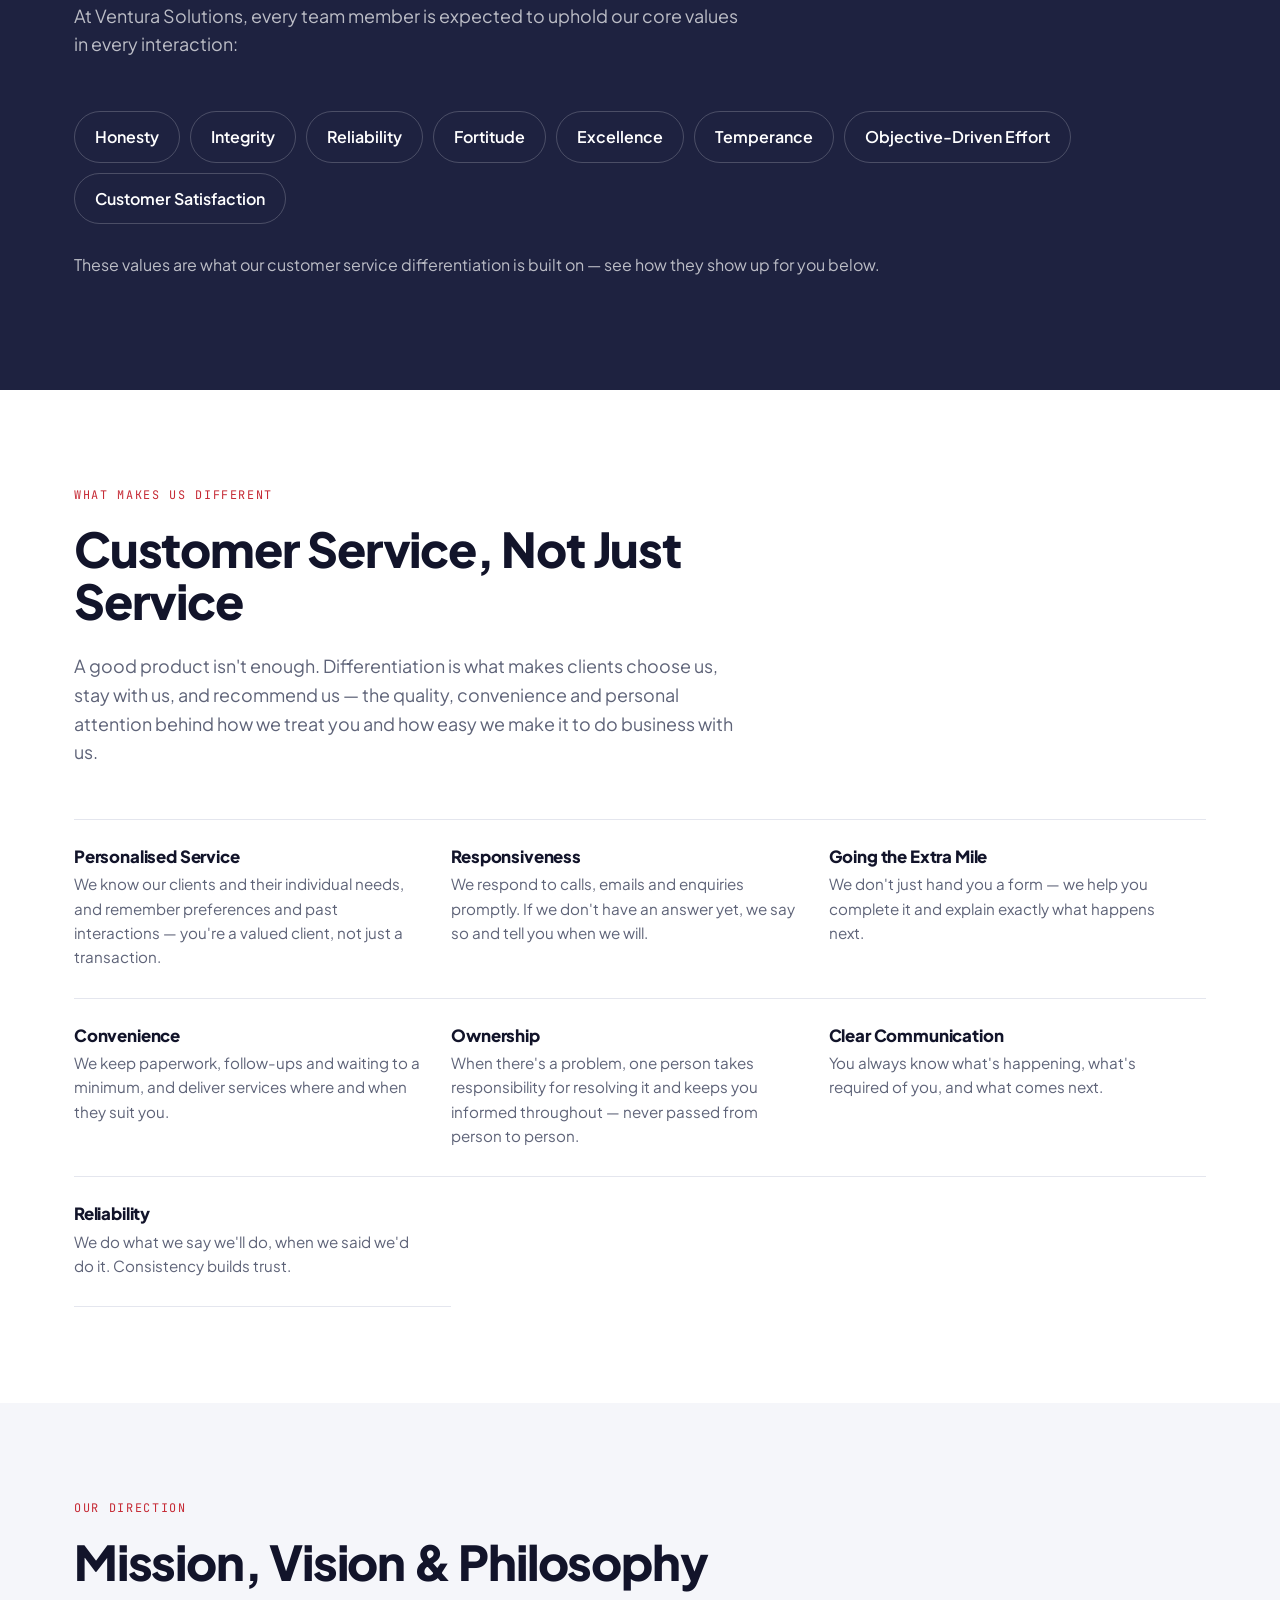
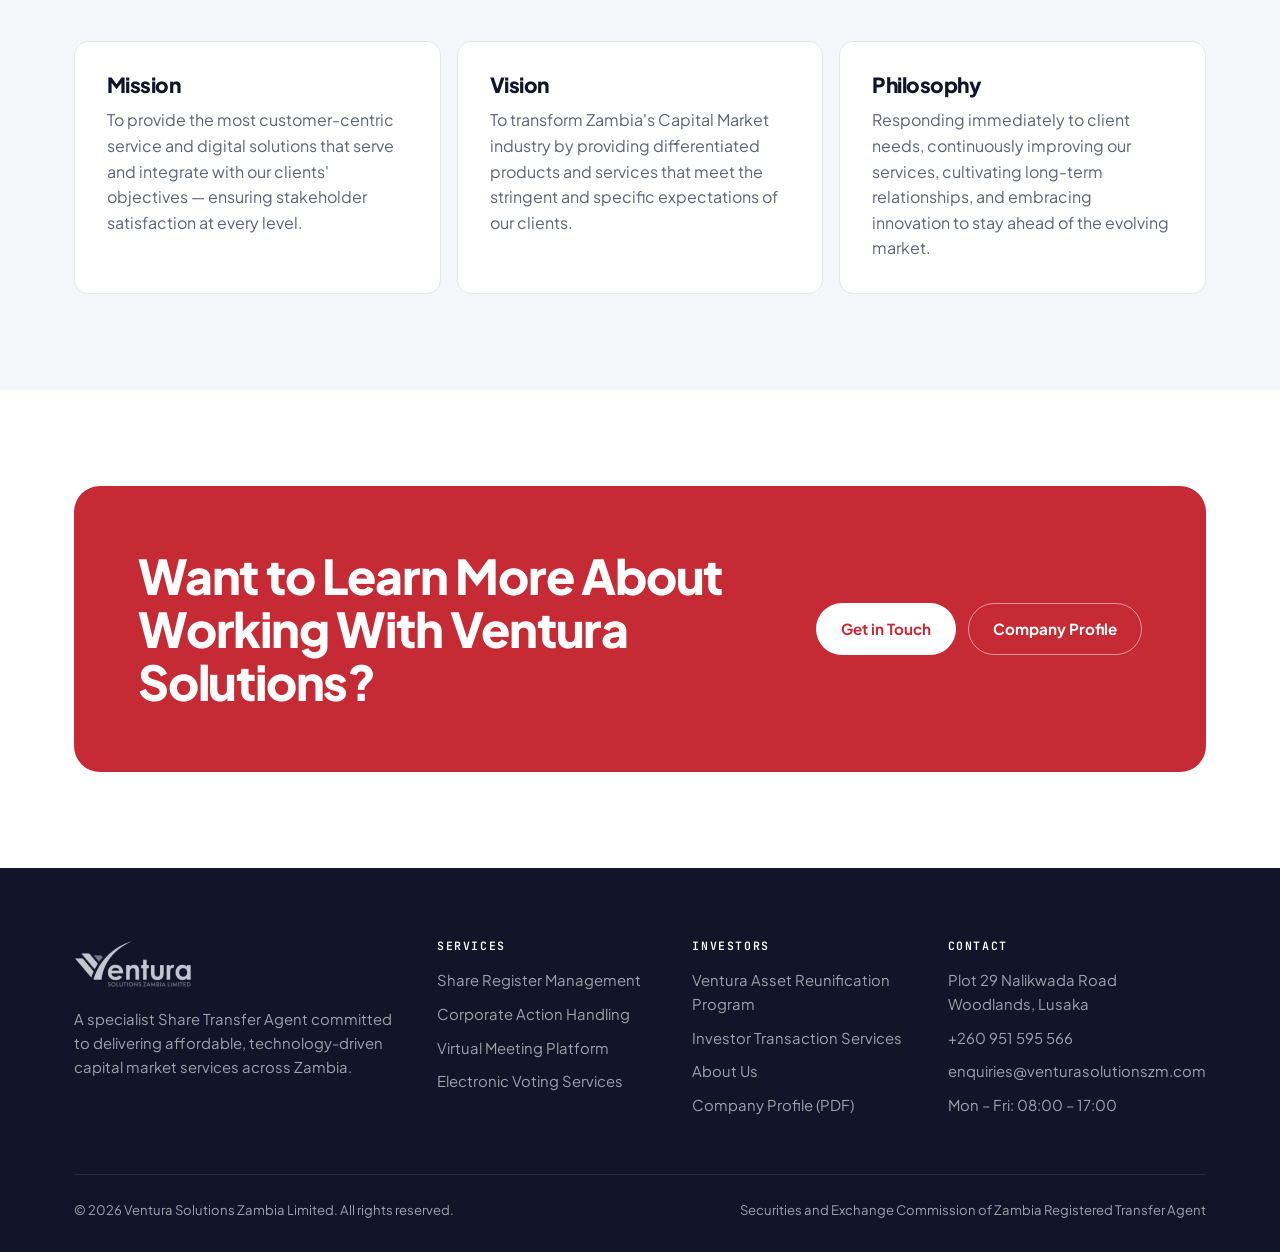
==== commit bb1d9e8b: "Match site and company profile wording to live venturasolutionszm.com Rewrite Home, About, Services " ====
--- a/about.html
+++ b/about.html
@@ -3,8 +3,11 @@
 <head>
 <meta charset="utf-8">
 <meta name="viewport" content="width=device-width, initial-scale=1">
-<title>About Ventura Solutions Zambia | Share Transfer Agent, Lusaka</title>
-<meta name="description" content="Ventura Solutions Zambia Limited is a full-service share transfer agent bringing affordable, technology-driven share registry services to Zambian companies of every size.">
+<title>About Us | Ventura Solutions Zambia Limited</title>
+<meta name="description" content="Ventura Solutions Zambia Limited is a specialist Share Transfer Agent committed to delivering affordable, technology-driven capital market services across Zambia.">
+<meta property="og:title" content="About Us | Ventura Solutions Zambia Limited">
+<meta property="og:description" content="Ventura Solutions Zambia Limited is a specialist Share Transfer Agent committed to delivering affordable, technology-driven capital market services across Zambia.">
+<meta property="og:image" content="assets/logo.png">
 <link rel="icon" href="favicon.ico" sizes="any">
 <link rel="icon" type="image/png" sizes="32x32" href="assets/favicon-32.png">
 <link rel="apple-touch-icon" href="assets/apple-touch-icon.png">
@@ -21,11 +24,11 @@
     <a class="brand" href="index.html"><img src="assets/logo.png" alt="Ventura Solutions Zambia Limited" width="108" height="44"></a>
     <button class="nav-toggle" aria-label="Open menu" aria-expanded="false"><svg viewBox="0 0 24 24" fill="none" stroke="currentColor" stroke-width="2" stroke-linecap="round"><path d="M3 6h18M3 12h18M3 18h18"/></svg></button>
     <nav class="nav">
-      <a href="services.html">For companies</a>
-      <a href="lost-shareholders.html">Lost shareholders</a>
+      <a href="index.html">Home</a>
       <a href="about.html" aria-current="page">About</a>
+      <a href="services.html">Services</a>
       <a href="contact.html">Contact</a>
-      <a class="btn btn-red" href="contact.html">Talk to us</a>
+      <a class="btn btn-red" href="contact.html">Get in Touch</a>
     </nav>
   </div>
 </header>
@@ -33,25 +36,27 @@
 
 <section class="page-hero bg-2">
   <div class="wrap">
-    <span class="eyebrow">About us</span>
-    <h1>Quality registry services shouldn't be only for <span class="hl">the biggest companies.</span></h1>
-    <p class="lead" style="color:var(--muted)">That's the idea Ventura Solutions was founded on.</p>
+    <span class="eyebrow">Who We Are</span>
+    <h1>About Ventura Solutions <span class="hl">Zambia Limited</span></h1>
+    <p class="lead" style="color:var(--muted)">A specialist Share Transfer Agent committed to delivering affordable, technology-driven capital market services across Zambia.</p>
   </div>
 </section>
 
 <section>
   <div class="wrap feature" style="align-items:start">
     <div class="prose reveal">
-      <p><strong>Ventura Solutions Zambia Limited is a full-service share transfer agent</strong>, built on modern digital platforms to meet every share transfer need in Zambia's capital market.</p>
-      <p>We exist to bring high-quality, affordable share registry management to listed companies of all sizes — small, medium and large. Too often, good transfer secretarial services have been out of reach for smaller companies. We're changing that.</p>
-      <p>Our team brings a long, proven track record in securities registry, investor services and corporate actions, and has taken part in many corporate action transactions across Zambia.</p>
-      <p>We sit between listed companies and their shareholders — handling everything from routine register updates to complex corporate actions — so our clients can focus on their core business.</p>
+      <span class="eyebrow">Our Story</span>
+      <h2 style="font-size:clamp(1.9rem,3.6vw,2.7rem)">Built for Zambia's Capital Markets</h2>
+      <p><strong>Ventura Solutions Zambia Limited is a dynamic entrant in Zambia's Capital Market industry.</strong> We are a full-service Share Transfer Agent, equipped with the latest digital platforms and technology to meet all share transfer service demands.</p>
+      <p>We were founded on a single premise: to bring high-quality, affordable share registry management solutions to listed companies of all sizes — small, medium, and large. Too often, quality transfer secretarial services have been out of reach for smaller entities. Ventura Solutions changes that.</p>
+      <p>Our team brings a long and proven track record in securities registry, investor services, and corporate actions, having participated in numerous corporate action transactions across Zambia.</p>
+      <p>We serve as an interface between listed companies and their shareholders — handling everything from routine register updates to complex corporate actions — so our clients can focus entirely on their core business.</p>
     </div>
     <div class="reveal">
-      <div class="mvv" style="grid-template-columns:1fr">
-        <div><span class="eyebrow">Mission</span><p>To provide the most customer-centric service and digital solutions that serve and integrate with our clients' objectives — ensuring stakeholder satisfaction at every level.</p></div>
-        <div><span class="eyebrow">Vision</span><p>To transform Zambia's capital market industry by providing differentiated products and services that meet the specific expectations of our clients.</p></div>
-        <div><span class="eyebrow">Philosophy</span><p>Respond immediately to client needs, keep improving our services, build long-term relationships, and embrace innovation to stay ahead of a changing market.</p></div>
+      <div class="reg" style="grid-template-columns:1fr;margin-top:0">
+        <div><small>Registered Name</small><b>Ventura Solutions Zambia Limited</b></div>
+        <div><small>Companies Registration Number</small><b>120230048973</b></div>
+        <div><small>Regulator</small><b>Securities and Exchange Commission of Zambia (SECZ)</b></div>
       </div>
     </div>
   </div>
@@ -60,96 +65,109 @@
 <section class="dark">
   <div class="wrap">
     <div class="sec-head reveal">
-      <span class="eyebrow">Our values</span>
-      <h2>What every member of our team stands for.</h2>
+      <span class="eyebrow">Our Values</span>
+      <h2>What We Stand For</h2>
+      <p>At Ventura Solutions, every team member is expected to uphold our core values in every interaction:</p>
     </div>
     <div class="values reveal">
-      <span>Honesty</span><span>Integrity</span><span>Reliability</span><span>Fortitude</span><span>Excellence</span><span>Temperance</span><span>Objective-driven effort</span><span>Customer satisfaction</span>
+      <span>Honesty</span><span>Integrity</span><span>Reliability</span><span>Fortitude</span><span>Excellence</span><span>Temperance</span><span>Objective-Driven Effort</span><span>Customer Satisfaction</span>
+    </div>
+    <p class="reveal" style="margin-top:28px;color:rgba(255,255,255,.7)">These values are what our customer service differentiation is built on — see how they show up for you below.</p>
+  </div>
+</section>
+
+<section>
+  <div class="wrap">
+    <div class="sec-head reveal">
+      <span class="eyebrow">What Makes Us Different</span>
+      <h2>Customer Service, Not Just Service</h2>
+      <p>A good product isn't enough. Differentiation is what makes clients choose us, stay with us, and recommend us — the quality, convenience and personal attention behind how we treat you and how easy we make it to do business with us.</p>
+    </div>
+    <div class="promise reveal">
+      <div><h4>Personalised Service</h4><p>We know our clients and their individual needs, and remember preferences and past interactions — you're a valued client, not just a transaction.</p></div>
+      <div><h4>Responsiveness</h4><p>We respond to calls, emails and enquiries promptly. If we don't have an answer yet, we say so and tell you when we will.</p></div>
+      <div><h4>Going the Extra Mile</h4><p>We don't just hand you a form — we help you complete it and explain exactly what happens next.</p></div>
+      <div><h4>Convenience</h4><p>We keep paperwork, follow-ups and waiting to a minimum, and deliver services where and when they suit you.</p></div>
+      <div><h4>Ownership</h4><p>When there's a problem, one person takes responsibility for resolving it and keeps you informed throughout — never passed from person to person.</p></div>
+      <div><h4>Clear Communication</h4><p>You always know what's happening, what's required of you, and what comes next.</p></div>
+      <div><h4>Reliability</h4><p>We do what we say we'll do, when we said we'd do it. Consistency builds trust.</p></div>
+    </div>
+  </div>
+</section>
+
+<section class="bg-2">
+  <div class="wrap">
+    <div class="sec-head reveal">
+      <span class="eyebrow">Our Direction</span>
+      <h2>Mission, Vision &amp; Philosophy</h2>
+    </div>
+    <div class="mvv reveal">
+      <div><h3>Mission</h3><p>To provide the most customer-centric service and digital solutions that serve and integrate with our clients' objectives — ensuring stakeholder satisfaction at every level.</p></div>
+      <div><h3>Vision</h3><p>To transform Zambia's Capital Market industry by providing differentiated products and services that meet the stringent and specific expectations of our clients.</p></div>
+      <div><h3>Philosophy</h3><p>Responding immediately to client needs, continuously improving our services, cultivating long-term relationships, and embracing innovation to stay ahead of the evolving market.</p></div>
     </div>
   </div>
 </section>
 
 <section>
   <div class="wrap">
-    <div class="sec-head reveal">
-      <span class="eyebrow">Our service promise</span>
-      <h2>A good product isn't enough. How we treat you is the difference.</h2>
-    </div>
-    <div class="promise reveal">
-      <div><h4>Personal service</h4><p>We know our clients and remember your preferences. You're a client, not a transaction.</p></div>
-      <div><h4>Responsiveness</h4><p>Calls, emails and enquiries answered promptly. If we don't know yet, we say when we will.</p></div>
-      <div><h4>Going the extra mile</h4><p>We don't just hand you a form — we help you complete it and explain what happens next.</p></div>
-      <div><h4>Convenience</h4><p>Minimal paperwork, follow-ups and waiting, with services where and when they suit you.</p></div>
-      <div><h4>Ownership</h4><p>One person takes responsibility for your issue and keeps you informed until it's resolved.</p></div>
-      <div><h4>Clear communication</h4><p>You always know what's happening, what's needed from you, and what comes next.</p></div>
-    </div>
-
-    <div class="reg reveal">
-      <div><small>Registered name</small><b>Ventura Solutions Zambia Limited</b></div>
-      <div><small>Regulator</small><b>Securities and Exchange Commission of Zambia (SECZ)</b></div>
-    </div>
-  </div>
-</section>
-
-<section style="padding-top:0">
-  <div class="wrap">
     <div class="cta reveal">
       <div>
-        <h2>Want to work with Ventura?</h2>
-        <p>Download our company profile or talk to the team directly.</p>
+        <h2>Want to Learn More About Working With Ventura Solutions?</h2>
       </div>
       <div class="btn-row">
-        <a class="btn btn-white" href="contact.html">Get in touch</a>
-        <a class="btn btn-line" href="Ventura-Company-Profile.pdf">Company profile</a>
+        <a class="btn btn-white" href="contact.html">Get in Touch</a>
+        <a class="btn btn-line" href="Ventura-Company-Profile.pdf">Company Profile</a>
       </div>
     </div>
   </div>
 </section>
 
 </main>
+
 <footer class="site-footer">
   <div class="wrap">
     <div class="foot-grid">
       <div>
         <img class="foot-logo" src="assets/logo-grey-light.png" alt="Ventura Solutions Zambia Limited" width="118" height="48">
-        <p>SECZ-registered share transfer agent providing share registry management and asset reunification services across Zambia.</p>
+        <p>A specialist Share Transfer Agent committed to delivering affordable, technology-driven capital market services across Zambia.</p>
       </div>
       <div>
-        <h4>Companies</h4>
+        <h4>Services</h4>
         <ul>
-          <li><a href="services.html#register">Share registers</a></li>
-          <li><a href="services.html#corporate-actions">Corporate actions</a></li>
-          <li><a href="services.html#meetings">Virtual meetings</a></li>
-          <li><a href="services.html#e-voting">E-voting</a></li>
+          <li><a href="services.html#register">Share Register Management</a></li>
+          <li><a href="services.html#corporate-actions">Corporate Action Handling</a></li>
+          <li><a href="services.html#meetings">Virtual Meeting Platform</a></li>
+          <li><a href="services.html#e-voting">Electronic Voting Services</a></li>
         </ul>
       </div>
       <div>
-        <h4>Shareholders</h4>
+        <h4>Investors</h4>
         <ul>
-          <li><a href="lost-shareholders.html">Lost shares (VARP)</a></li>
-          <li><a href="lost-shareholders.html#estates">Deceased estates</a></li>
-          <li><a href="lost-shareholders.html#faq">FAQ</a></li>
-          <li><a href="Ventura-Company-Profile.pdf">Company profile (PDF)</a></li>
+          <li><a href="services.html#varp">Ventura Asset Reunification Program</a></li>
+          <li><a href="services.html#equity">Investor Transaction Services</a></li>
+          <li><a href="about.html">About Us</a></li>
+          <li><a href="Ventura-Company-Profile.pdf">Company Profile (PDF)</a></li>
         </ul>
       </div>
       <div>
         <h4>Contact</h4>
         <ul>
-          <li>Plot 29 Nalikwada Road, Woodlands, Lusaka</li>
+          <li>Plot 29 Nalikwada Road Woodlands, Lusaka</li>
           <li><a href="tel:+260951595566">+260 951 595 566</a></li>
           <li><a href="mailto:enquiries@venturasolutionszm.com">enquiries@venturasolutionszm.com</a></li>
-          <li>Mon–Fri 08:00–17:00</li>
+          <li>Mon – Fri: 08:00 – 17:00</li>
         </ul>
       </div>
     </div>
     <div class="foot-bottom">
       <span>© <span data-year>2026</span> Ventura Solutions Zambia Limited. All rights reserved.</span>
-      <span>Registered with the Securities and Exchange Commission of Zambia</span>
+      <span>Securities and Exchange Commission of Zambia Registered Transfer Agent</span>
     </div>
   </div>
 </footer>
 
-<a class="wa-float" href="https://wa.me/260951595566" aria-label="Chat on WhatsApp"><svg viewBox="0 0 24 24" fill="currentColor"><path d="M17.5 14.4c-.3-.1-1.8-.9-2-1-.3-.1-.5-.1-.7.1-.2.3-.8 1-.9 1.2-.2.2-.3.2-.6.1-.3-.1-1.3-.5-2.4-1.5-.9-.8-1.5-1.8-1.7-2.1-.2-.3 0-.5.1-.6l.4-.5c.2-.2.2-.3.3-.5.1-.2 0-.4 0-.5l-.9-2.2c-.2-.6-.5-.5-.7-.5h-.6c-.2 0-.5.1-.8.4-.3.3-1 1-1 2.5s1.1 2.9 1.2 3.1c.1.2 2.1 3.2 5.1 4.5.7.3 1.3.5 1.7.6.7.2 1.4.2 1.9.1.6-.1 1.8-.7 2-1.4.2-.7.2-1.3.2-1.4-.1-.1-.3-.2-.6-.3zM12 21.8c-1.8 0-3.5-.5-5-1.4l-.4-.2-3.7 1 1-3.6-.2-.4A9.8 9.8 0 1 1 12 21.8zM12 0a12 12 0 0 0-10.3 18L0 24l6.2-1.6A12 12 0 1 0 12 0z"/></svg></a>
+<a class="wa-float" href="https://wa.me/260951595566" target="_blank" rel="noopener" aria-label="Chat on WhatsApp"><svg viewBox="0 0 24 24" fill="currentColor"><path d="M17.5 14.4c-.3-.1-1.8-.9-2-1-.3-.1-.5-.1-.7.1-.2.3-.8 1-.9 1.2-.2.2-.3.2-.6.1-.3-.1-1.3-.5-2.4-1.5-.9-.8-1.5-1.8-1.7-2.1-.2-.3 0-.5.1-.6l.4-.5c.2-.2.2-.3.3-.5.1-.2 0-.4 0-.5l-.9-2.2c-.2-.6-.5-.5-.7-.5h-.6c-.2 0-.5.1-.8.4-.3.3-1 1-1 2.5s1.1 2.9 1.2 3.1c.1.2 2.1 3.2 5.1 4.5.7.3 1.3.5 1.7.6.7.2 1.4.2 1.9.1.6-.1 1.8-.7 2-1.4.2-.7.2-1.3.2-1.4-.1-.1-.3-.2-.6-.3zM12 21.8c-1.8 0-3.5-.5-5-1.4l-.4-.2-3.7 1 1-3.6-.2-.4A9.8 9.8 0 1 1 12 21.8zM12 0a12 12 0 0 0-10.3 18L0 24l6.2-1.6A12 12 0 1 0 12 0z"/></svg></a>
 <script src="assets/script.js"></script>
 </body>
 </html>
--- a/assets/styles.css
+++ b/assets/styles.css
@@ -261,9 +261,24 @@
 @media (prefers-reduced-motion: reduce) { .reveal { opacity: 1; transform: none; transition: none; } .pill.live::before { animation: none; } }
 
 /* Responsive */
+/* Live-site wording additions */
+.svc-grid-3 { grid-template-columns: repeat(3, 1fr); }
+.note { border-left: 3px solid var(--red); background: var(--bg-2); padding: 18px 22px; border-radius: 0 var(--radius) var(--radius) 0; color: var(--text); font-size: .98rem; margin: 20px 0 28px; }
+.note-dark { background: var(--navy); color: rgba(255,255,255,.88); border-left-color: var(--navy); border-radius: var(--radius); }
+.list-title { font-family: var(--mono); font-size: .78rem; text-transform: uppercase; letter-spacing: .12em; color: var(--ink); margin: 8px 0 0; }
+.checks-2 { grid-template-columns: 1fr 1fr; column-gap: 40px; }
+.checks-2 li { padding-bottom: 14px; border-bottom: 1px solid var(--line); }
+.eq-foot { display: grid; grid-template-columns: 1fr 1fr; gap: 16px; align-items: stretch; }
+.eq-foot .note { margin: 0; }
+.outcomes-dark .outcome { background: rgba(255,255,255,.05); border: 1px solid rgba(255,255,255,.1); border-radius: var(--radius); padding: 28px; }
+.outcomes-dark .outcome .ic { background: rgba(198,42,53,.18); color: #FF8C93; }
+.outcomes-dark .outcome p { color: rgba(255,255,255,.7); }
+.hero .list-rows .row { justify-content: flex-start; }
+
 @media (max-width: 1000px) {
   .hero-grid, .feature, .contact-grid, .svc-detail { grid-template-columns: 1fr; gap: 48px; }
-  .svc-grid { grid-template-columns: repeat(2, 1fr); }
+  .svc-grid, .svc-grid-3 { grid-template-columns: repeat(2, 1fr); }
+  .checks-2, .eq-foot { grid-template-columns: 1fr; }
   .steps { grid-template-columns: repeat(2, 1fr); }
   .outcomes, .promise, .mvv { grid-template-columns: 1fr; gap: 24px; }
   .promise > div { padding-right: 0; }
@@ -286,7 +301,7 @@
 }
 @media (max-width: 560px) {
   .wrap { padding: 0 16px; }
-  .svc-grid, .steps, .row2, .seg, .foot-grid, .toc { grid-template-columns: 1fr; }
+  .svc-grid, .svc-grid-3, .steps, .row2, .seg, .foot-grid, .toc { grid-template-columns: 1fr; }
   .cta { padding: 32px 24px; border-radius: 20px; }
   .form { padding: 24px; }
   .svc-block { grid-template-columns: 1fr; gap: 16px; }
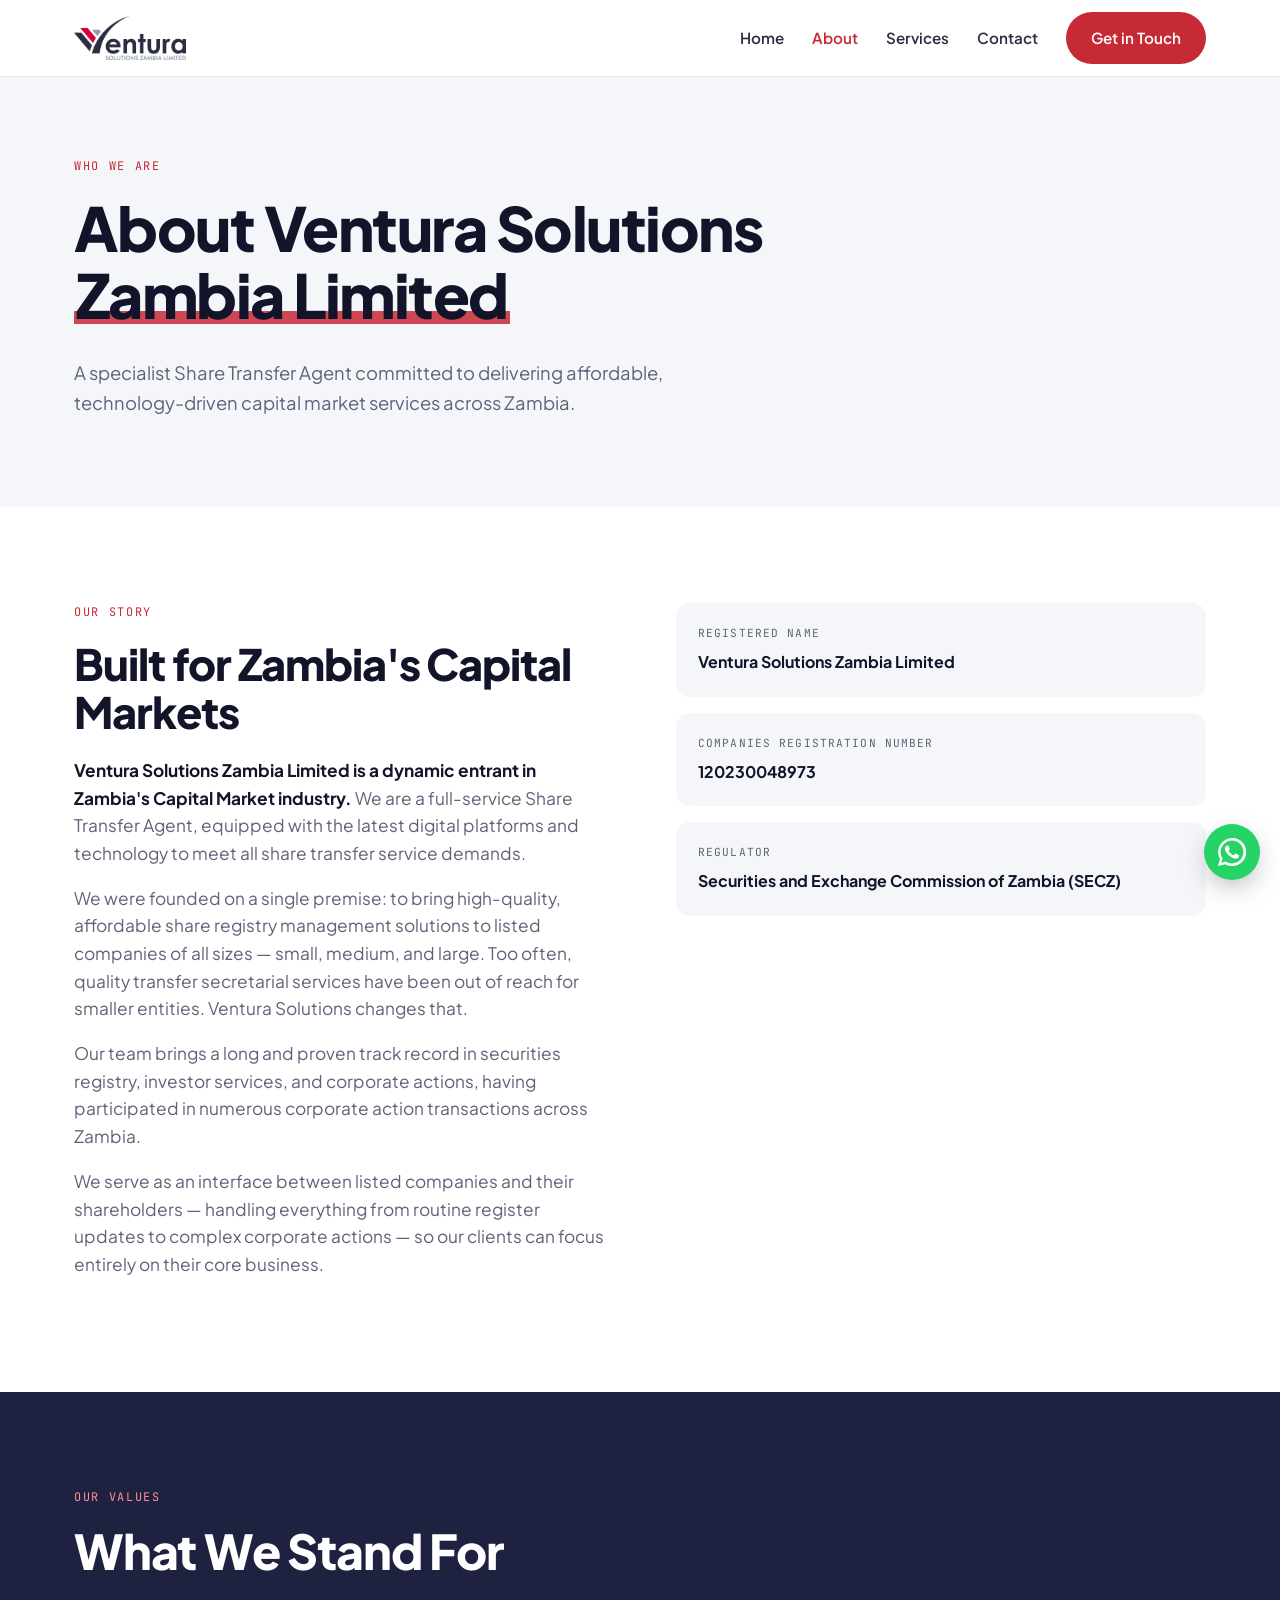
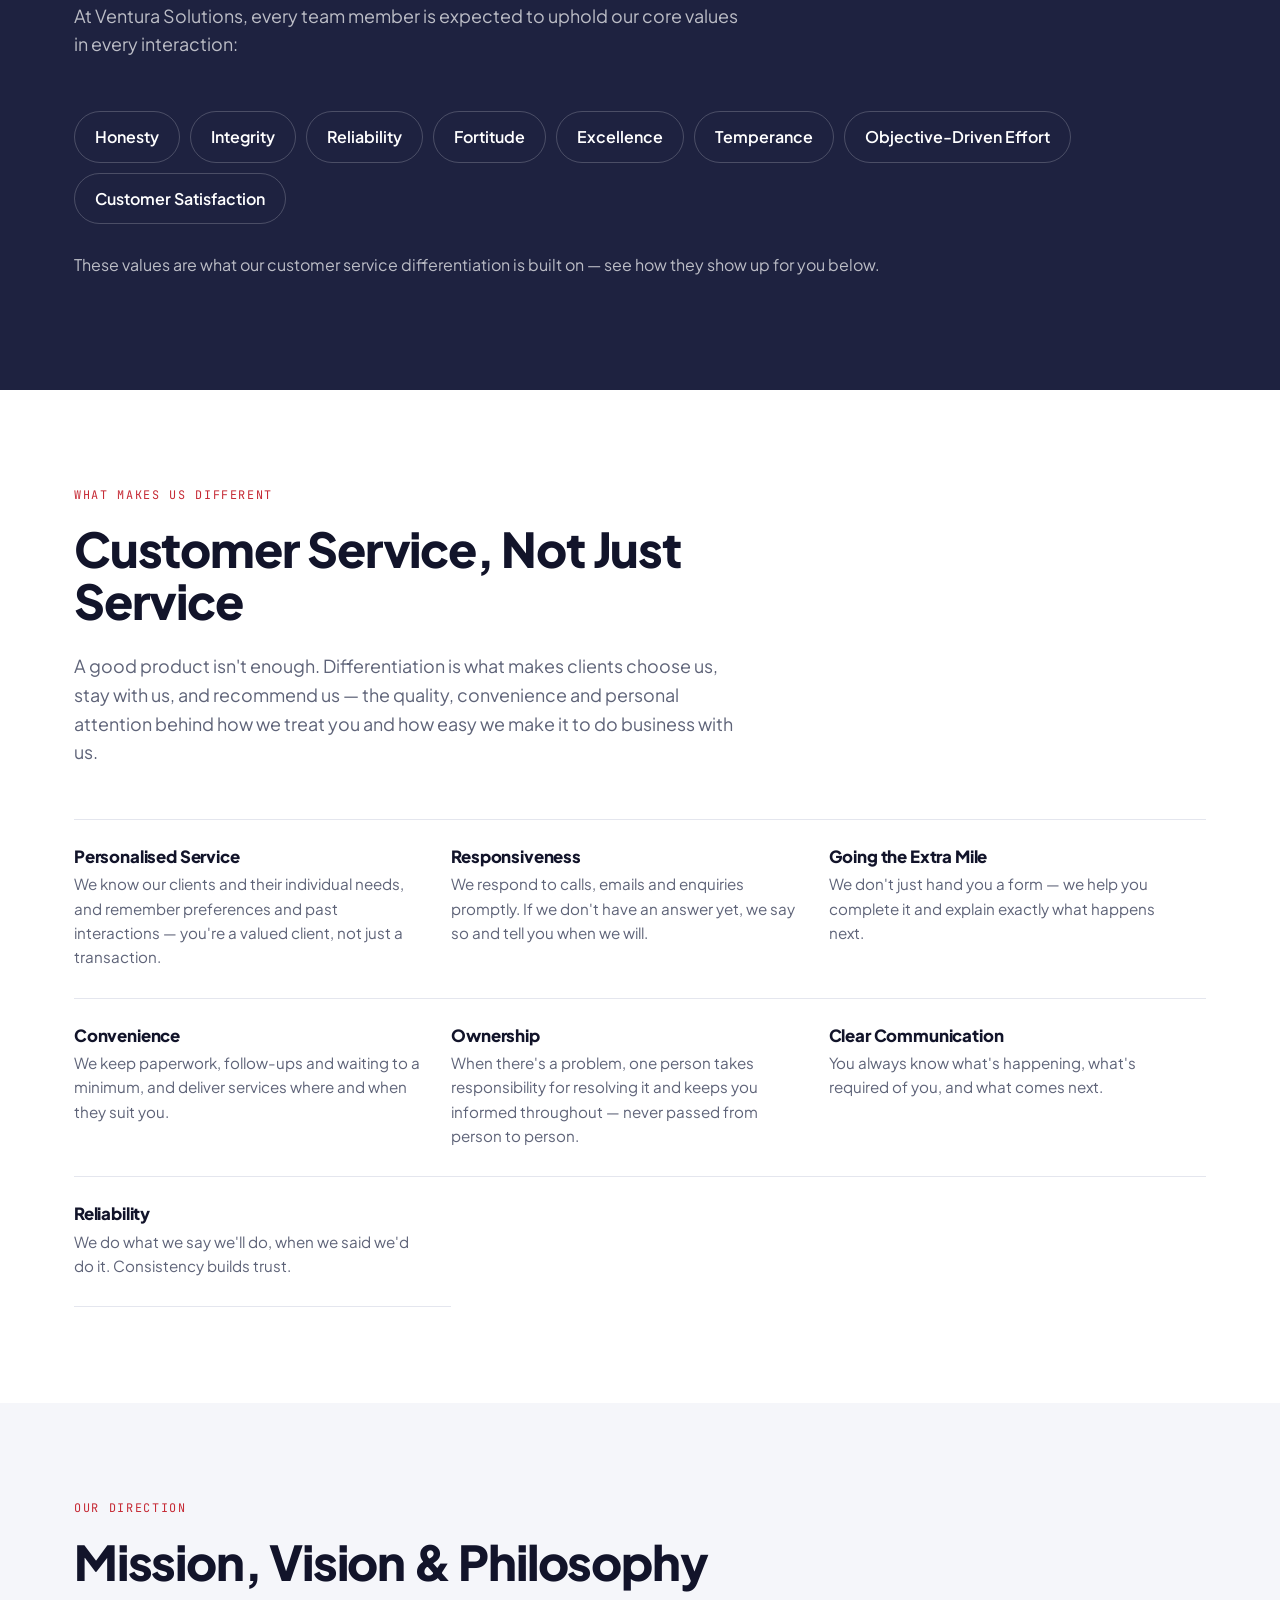
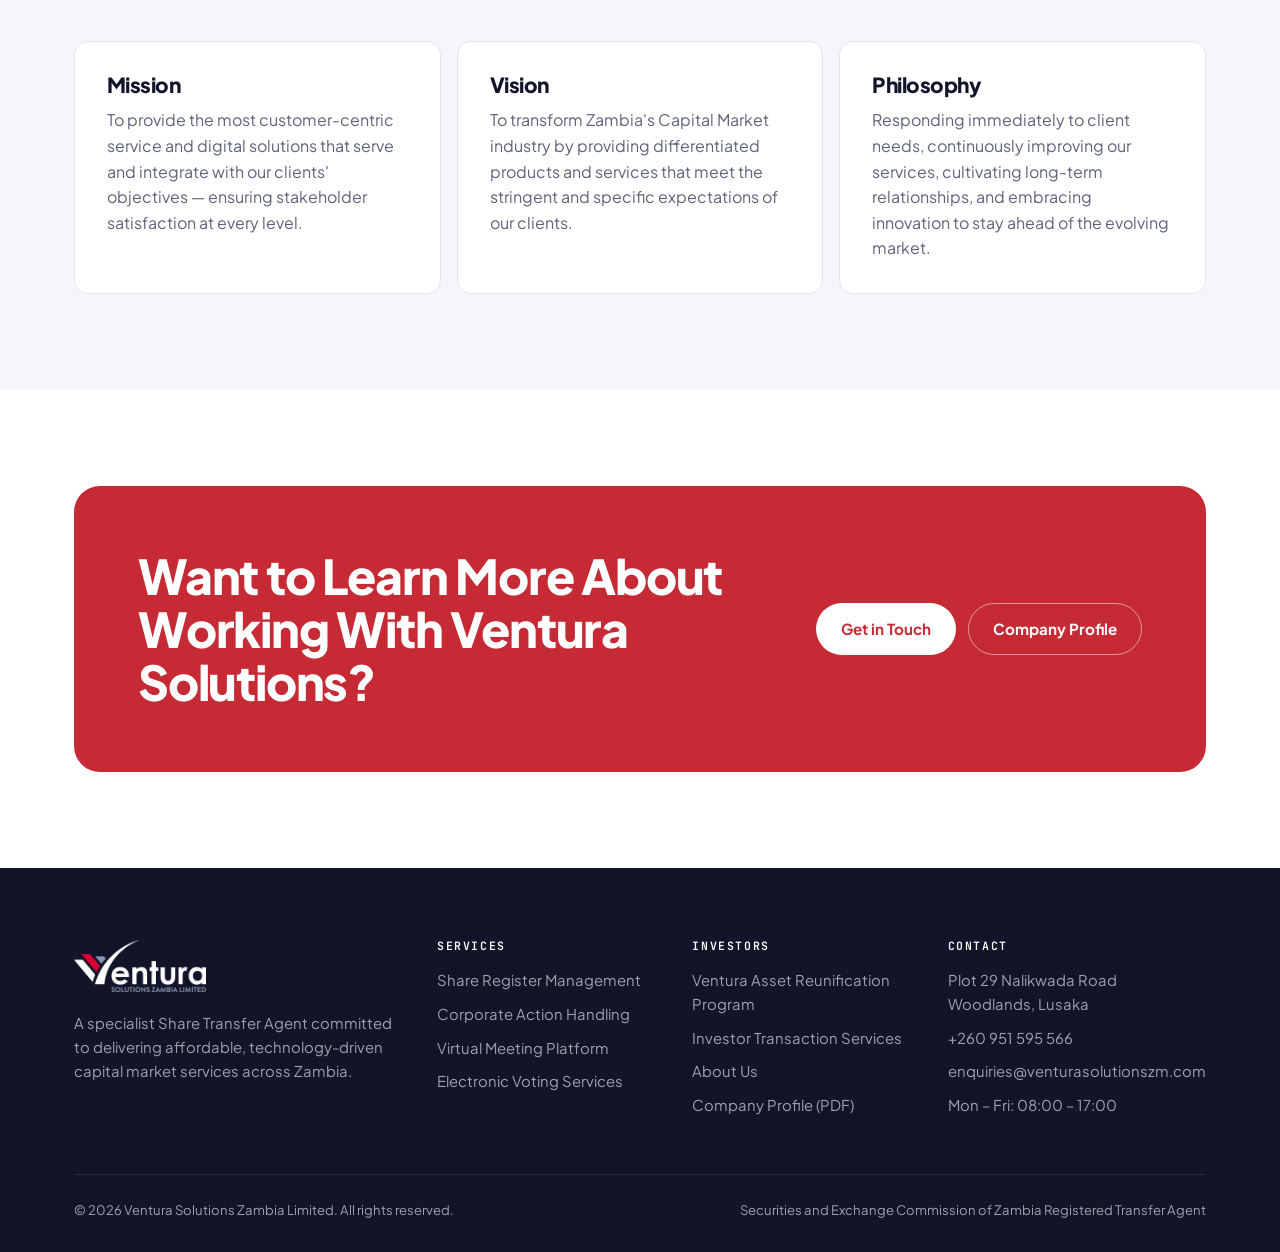
==== commit 034ce3b5: "Use official high-resolution logos from brand sheet Footer uses the Reverse Colour logo directly on " ====
--- a/about.html
+++ b/about.html
@@ -21,7 +21,7 @@
 <body>
 <header class="site-header">
   <div class="wrap">
-    <a class="brand" href="index.html"><img src="assets/logo.png" alt="Ventura Solutions Zambia Limited" width="108" height="44"></a>
+    <a class="brand" href="index.html"><img src="assets/logo.png" alt="Ventura Solutions Zambia Limited" width="112" height="44"></a>
     <button class="nav-toggle" aria-label="Open menu" aria-expanded="false"><svg viewBox="0 0 24 24" fill="none" stroke="currentColor" stroke-width="2" stroke-linecap="round"><path d="M3 6h18M3 12h18M3 18h18"/></svg></button>
     <nav class="nav">
       <a href="index.html">Home</a>
@@ -129,7 +129,7 @@
   <div class="wrap">
     <div class="foot-grid">
       <div>
-        <img class="foot-logo" src="assets/logo-grey-light.png" alt="Ventura Solutions Zambia Limited" width="118" height="48">
+        <img class="foot-logo" src="assets/logo-color-dark.png" alt="Ventura Solutions Zambia Limited" width="132" height="52">
         <p>A specialist Share Transfer Agent committed to delivering affordable, technology-driven capital market services across Zambia.</p>
       </div>
       <div>
--- a/assets/styles.css
+++ b/assets/styles.css
@@ -243,7 +243,7 @@
 /* Footer */
 .site-footer { background: var(--ink); color: rgba(255,255,255,.6); padding: 72px 0 32px; font-size: .93rem; }
 .foot-grid { display: grid; grid-template-columns: 1.5fr 1fr 1fr 1.2fr; gap: 40px; }
-.foot-logo { display: block; height: 48px; width: auto; margin-bottom: 20px; }
+.foot-logo { display: block; height: 52px; width: auto; margin-bottom: 20px; }
 .site-footer h4 { color: #fff; font-family: var(--mono); font-size: .72rem; letter-spacing: .14em; text-transform: uppercase; font-weight: 600; margin-bottom: 16px; }
 .site-footer ul { list-style: none; padding: 0; margin: 0; display: grid; gap: 10px; }
 .site-footer a { text-decoration: none; }
